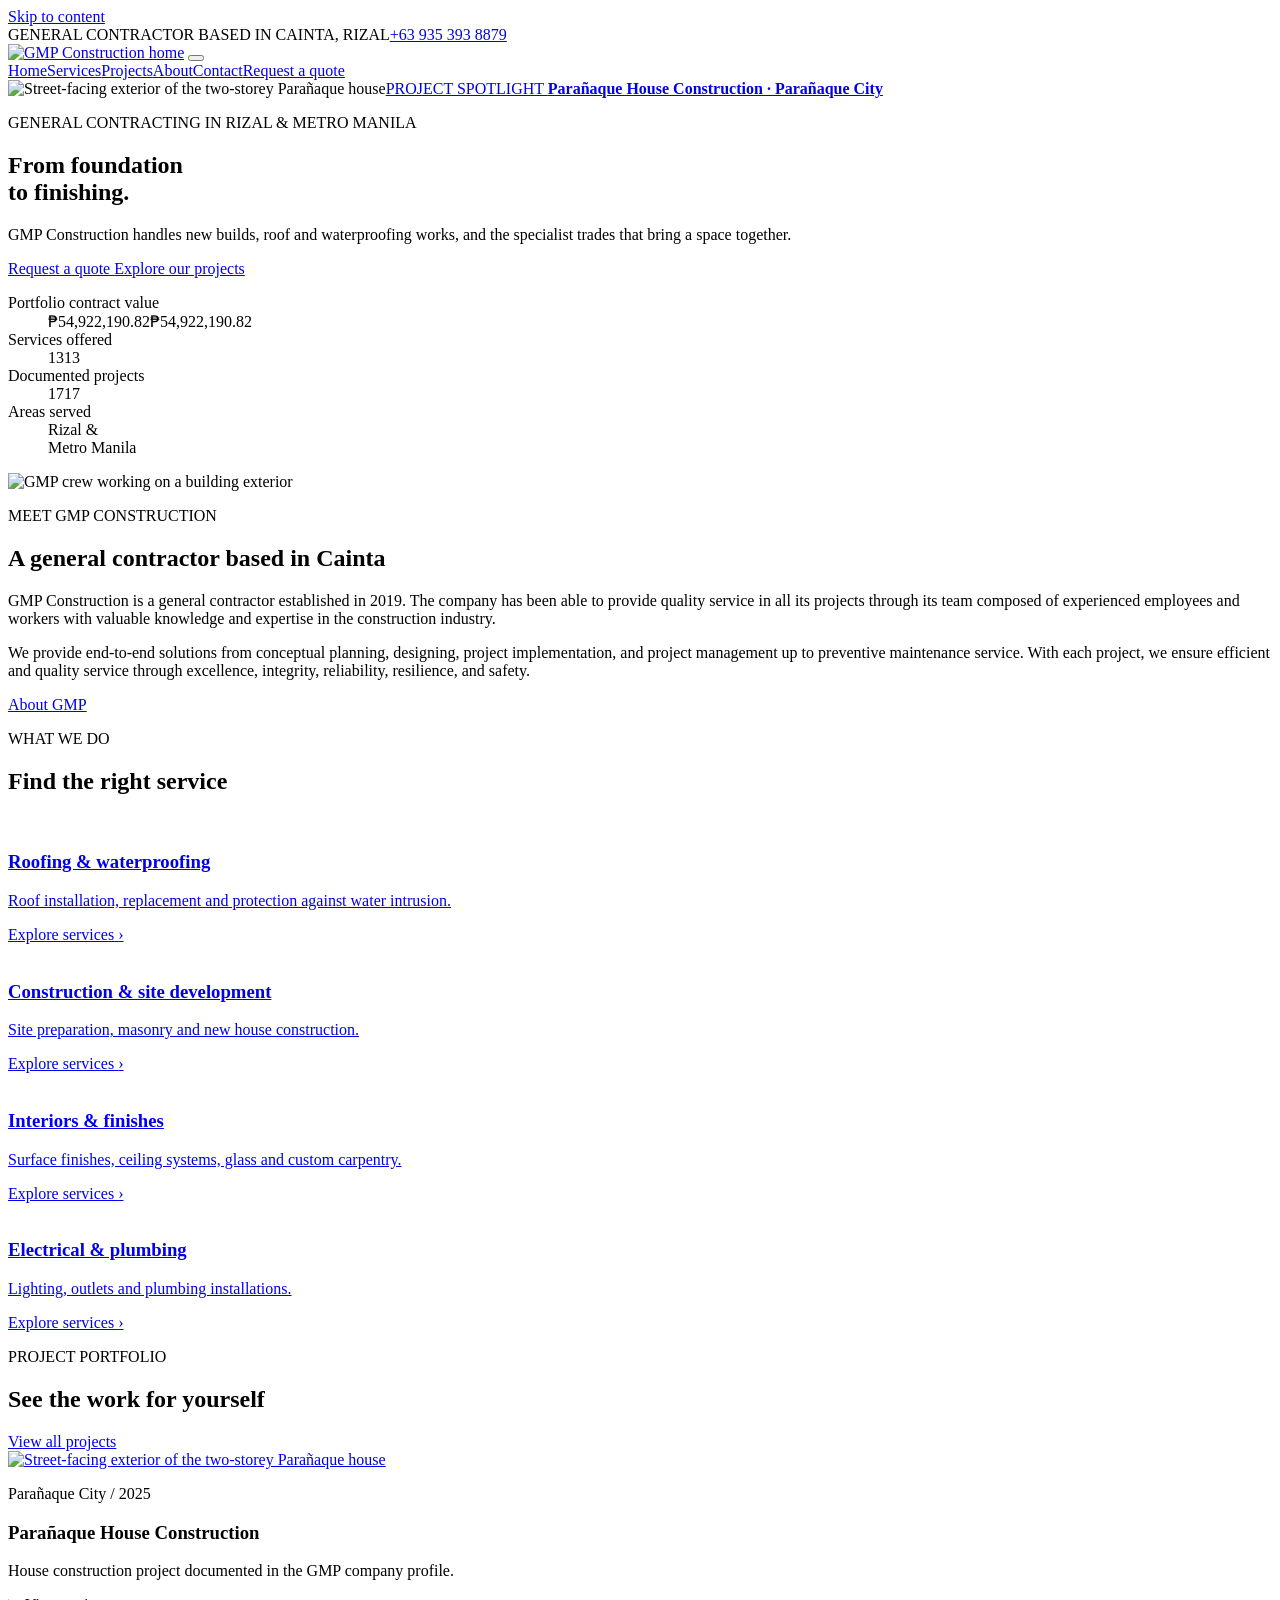
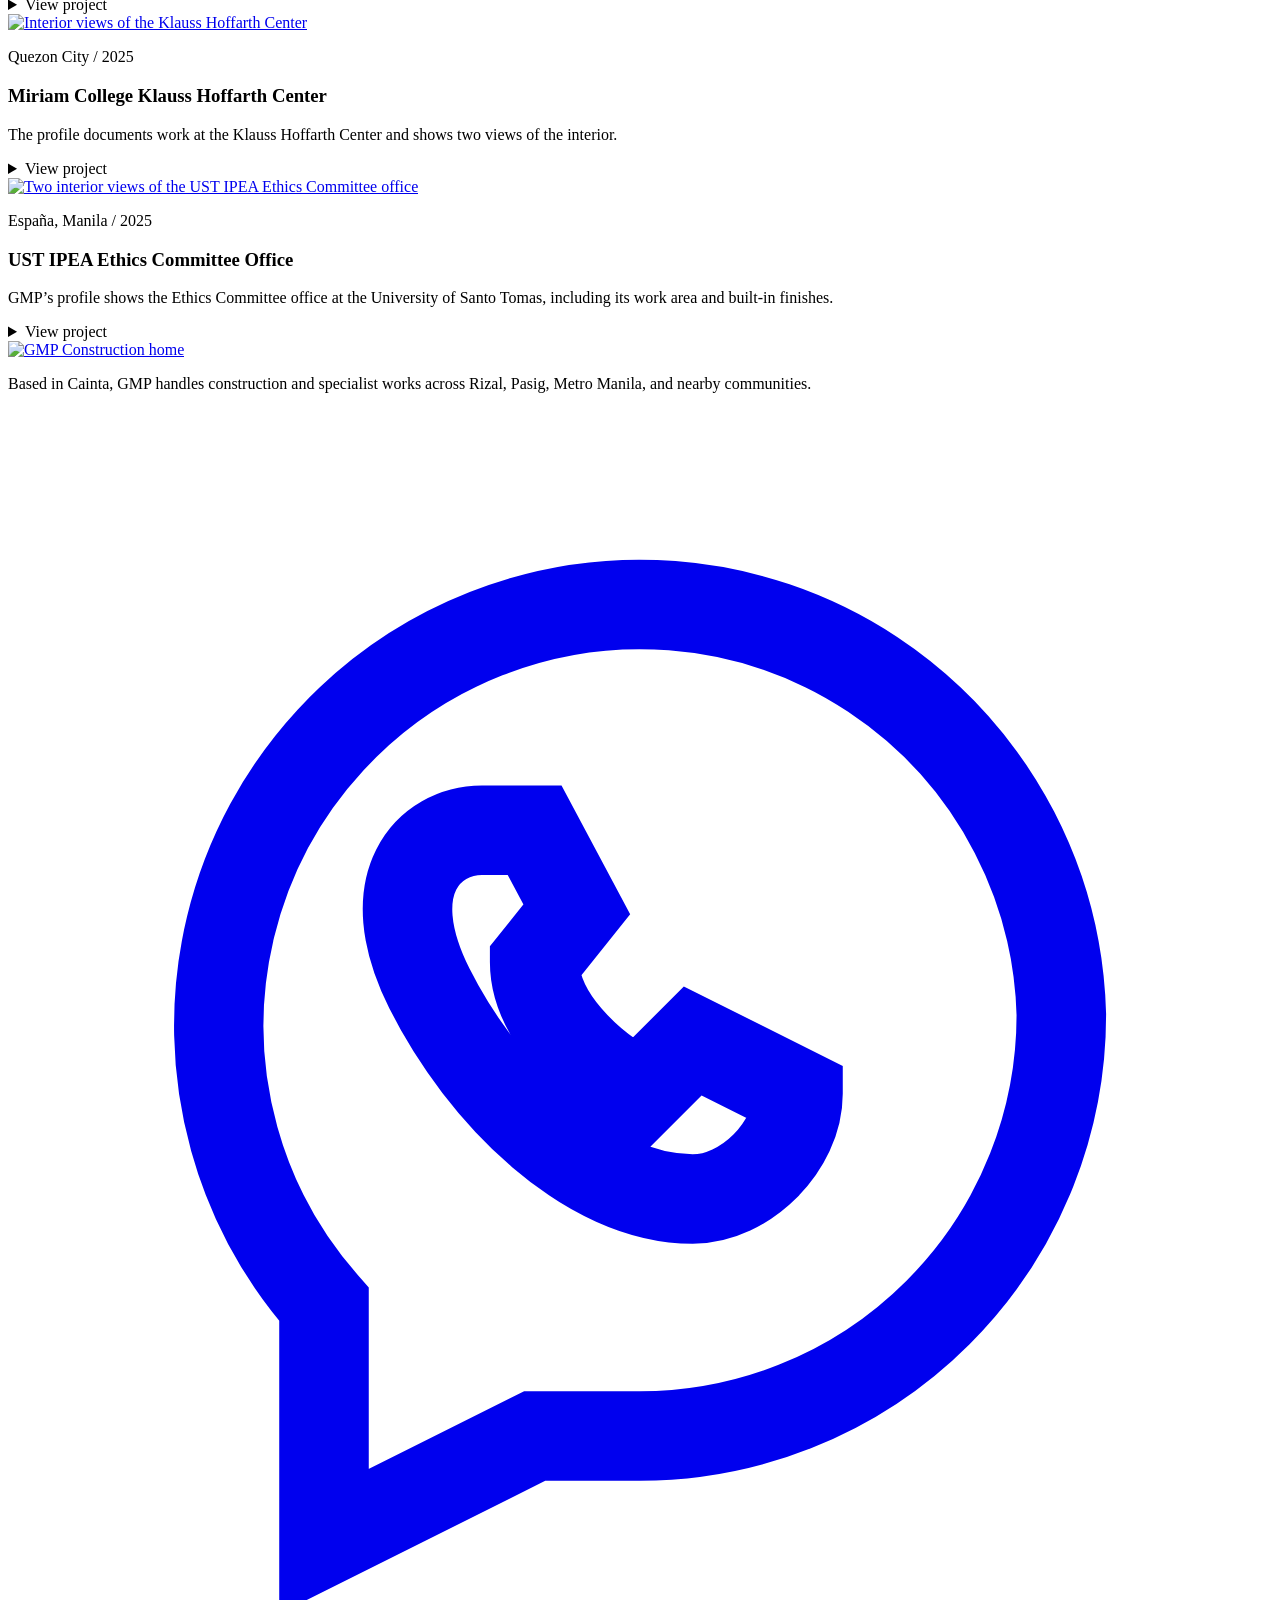
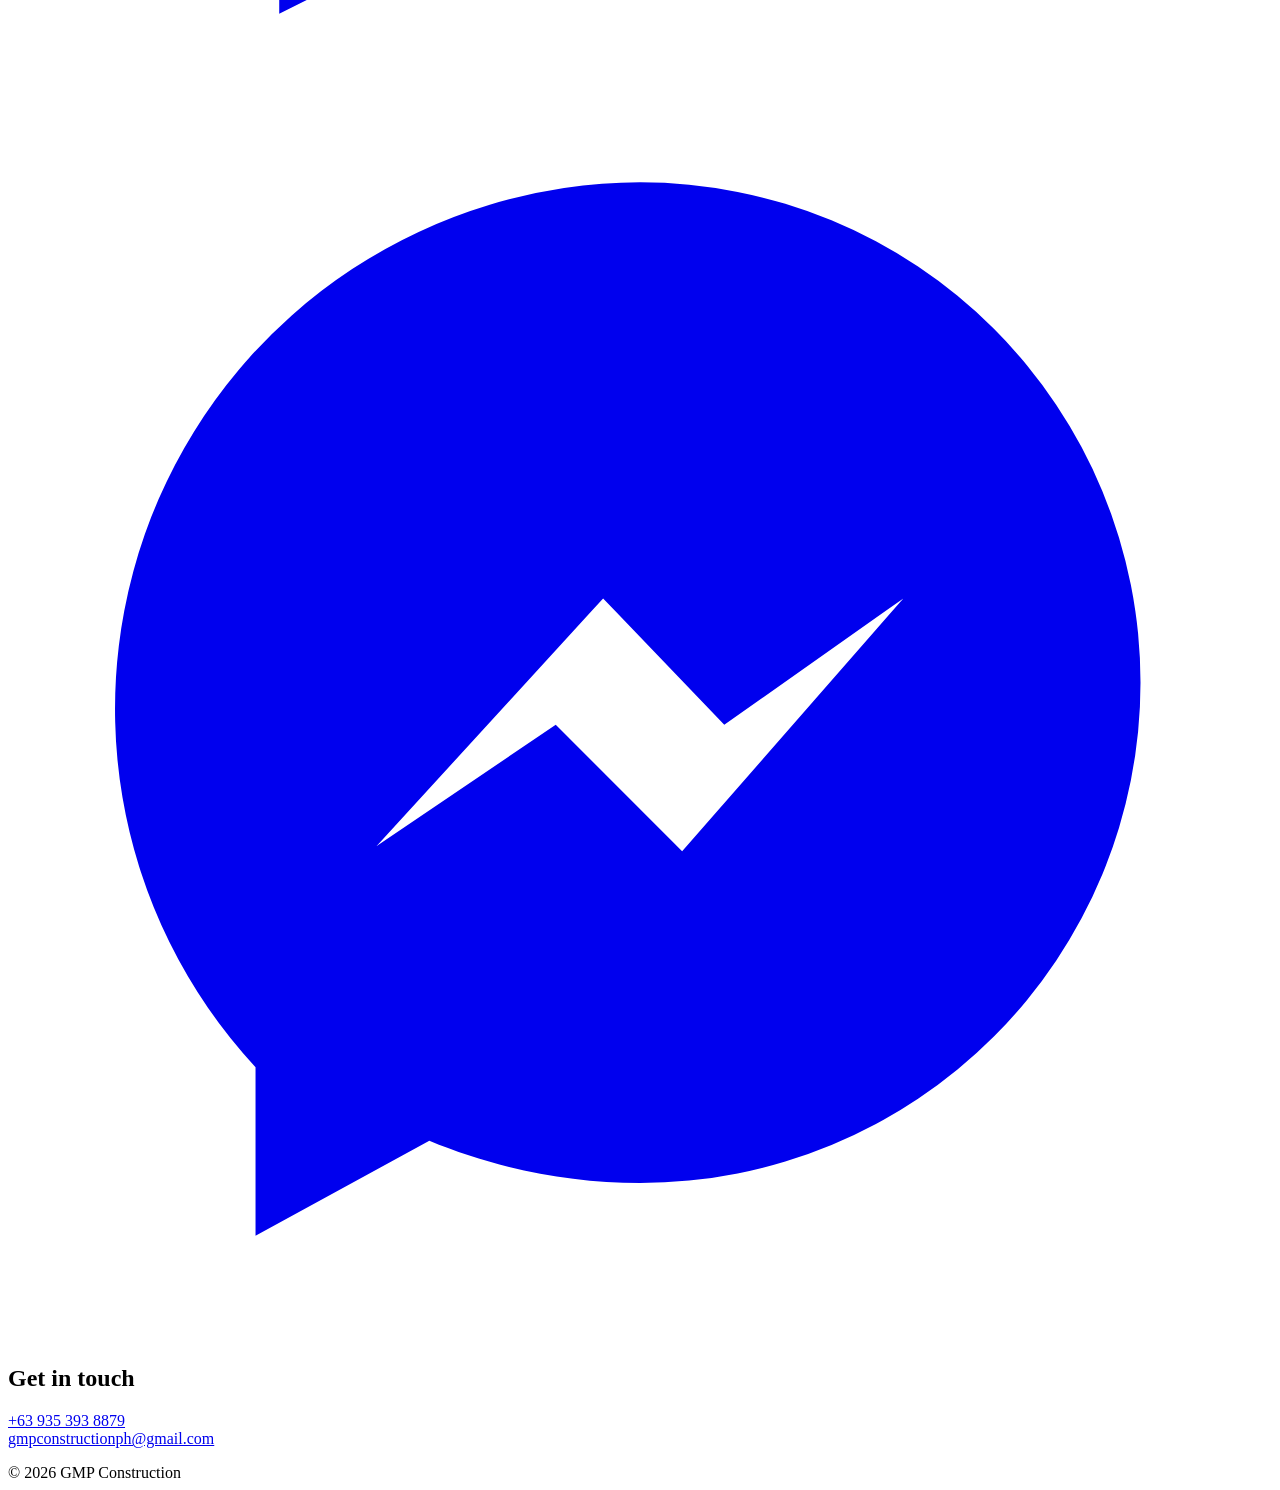
==== index.html @ 90706199 "Add files via upload" ====
<!doctype html>
<html lang="en-PH">
<head>
  <meta charset="utf-8">
  <meta name="viewport" content="width=device-width, initial-scale=1">
  <meta name="robots" content="index, follow">
  <title>GMP Construction | General Contractor in Cainta, Rizal</title>
  <meta name="description" content="GMP Construction provides house construction, roofing, waterproofing and specialist trades in Cainta, Rizal, Pasig and Metro Manila. Explore documented projects.">
  <link rel="canonical" href="https://gmpconstruction.site/">
  <meta property="og:type" content="website">
  <meta property="og:locale" content="en_PH">
  <meta property="og:site_name" content="GMP Construction">
  <meta property="og:title" content="GMP Construction | General Contractor in Cainta, Rizal">
  <meta property="og:description" content="GMP Construction provides house construction, roofing, waterproofing and specialist trades in Cainta, Rizal, Pasig and Metro Manila. Explore documented projects.">
  <meta property="og:url" content="https://gmpconstruction.site/">
  <meta property="og:image" content="https://gmpconstruction.site/assets/images/paranaque-house.webp">
  <meta property="og:image:alt" content="Exterior of GMP Construction's Parañaque house project">
  <meta name="twitter:card" content="summary_large_image">
  <link rel="icon" type="image/png" href="assets/images/gmp-logo-color.png">
  <link rel="stylesheet" href="assets/css/bootstrap-grid.min.css">
  <link rel="stylesheet" href="assets/css/site.css">
  <!-- ANALYTICS: Insert the approved GA4 or GTM head snippet here after launch approval. -->
  <script type="application/ld+json">{"@context": "https://schema.org", "@type": "GeneralContractor", "name": "GMP Construction", "url": "https://gmpconstruction.site", "image": "https://gmpconstruction.site/assets/images/paranaque-house.webp", "telephone": "+639353938879", "email": "gmpconstructionph@gmail.com", "foundingDate": "2019", "address": {"@type": "PostalAddress", "streetAddress": "Lot 4 Blk 16 Talavera Street, Vista Verde Executive Village", "addressLocality": "Cainta", "addressRegion": "Rizal", "addressCountry": "PH"}, "areaServed": ["Cainta", "Rizal", "Pasig", "Metro Manila"], "sameAs": ["https://www.facebook.com/gmpconstructionph"]}</script>
  <script src="assets/js/site.js" defer></script>
</head>
<body>
  <!-- GTM: Insert the approved noscript fallback here if using GTM. -->
  <a class="skip" href="#main">Skip to content</a>
  <div class="utility"><div class="shell"><span>GENERAL CONTRACTOR <i></i> BASED IN CAINTA, RIZAL</span><a href="tel:+639353938879">+63 935 393 8879</a></div></div>
  <header class="header"><div class="shell nav">
    <a href="index.html" class="logo"><img src="assets/images/gmp-logo-color.png" alt="GMP Construction home" fetchpriority="high" decoding="async"></a>
    <button class="menu-toggle" type="button" aria-expanded="false" aria-controls="mobile-nav" aria-label="Open menu"><span class="burger" aria-hidden="true"></span></button>
    <nav id="nav" aria-label="Main navigation"><a href="index.html" aria-current="page">Home</a><a href="services.html">Services</a><a href="projects.html">Projects</a><a href="about.html">About</a><a href="contact.html">Contact</a><a class="button " href="quote.html#quote">Request a quote <span class="button-arrow" aria-hidden="true"></span></a></nav>
  </div></header>
  <dialog class="mobile-drawer" id="mobile-nav" aria-label="Mobile navigation">
    <div class="drawer-head"><strong>GMP Construction</strong><button type="button" data-menu-close aria-label="Close menu">×</button></div>
    <nav aria-label="Mobile navigation"><a href="index.html" aria-current="page">Home</a><a href="services.html">Services</a><a href="projects.html">Projects</a><a href="about.html">About</a><a href="contact.html">Contact</a><a class="button " href="quote.html#quote">Request a quote <span class="button-arrow" aria-hidden="true"></span></a></nav>
  </dialog>
  <main id="main"><section class="hero" aria-label="Featured project slideshow">
  <div class="hero-slide" ><img src="assets/images/paranaque-house.webp" alt="Street-facing exterior of the two-storey Parañaque house" fetchpriority="high" decoding="async"><a href="projects.html#paranaque-house" class="hero-caption">PROJECT SPOTLIGHT <strong>Parañaque House Construction · Parañaque City</strong></a></div><div class="hero-slide" hidden><img src="assets/images/miriam-klauss-hoffarth.webp" alt="Interior views of the Klauss Hoffarth Center" loading="lazy" decoding="async"><a href="projects.html#miriam-klauss-hoffarth" class="hero-caption">PROJECT SPOTLIGHT <strong>Miriam College Klauss Hoffarth Center · Quezon City</strong></a></div><div class="hero-slide" hidden><img src="assets/images/ust-ipea-ethics-office.webp" alt="Two interior views of the UST IPEA Ethics Committee office" loading="lazy" decoding="async"><a href="projects.html#ust-ipea-ethics-office" class="hero-caption">PROJECT SPOTLIGHT <strong>UST IPEA Ethics Committee Office · España, Manila</strong></a></div><div class="hero-slide" hidden><img src="assets/images/miriam-mmj-covered-court-01.webp" alt="Workers and green metal roofing at the Miriam College covered court" loading="lazy" decoding="async"><a href="projects.html#miriam-mmj-covered-court" class="hero-caption">PROJECT SPOTLIGHT <strong>Miriam College MMJ Covered Court Re-roofing · Quezon City</strong></a></div>
  <div class="shell hero-inner"><p class="eyebrow">GENERAL CONTRACTING IN RIZAL &amp; METRO MANILA</p>
  <h1>From foundation<br>to finishing.</h1><p>GMP Construction handles new builds, roof and waterproofing works, and the specialist trades that bring a space together.</p>
  <div class="actions"><a class="button " href="quote.html#quote">Request a quote <span class="button-arrow" aria-hidden="true"></span></a><a class="button ghost" href="projects.html">Explore our projects <span class="button-arrow" aria-hidden="true"></span></a></div></div>
</section>
<section class="credibility" aria-label="GMP Construction in numbers">
  <div class="shell">
    <dl class="credibility-grid">
      <div><dt>Portfolio contract value</dt><dd class="stat-contract"><span class="stat-accessible">₱54,922,190.82</span><span aria-hidden="true" data-stat-count="54922190.82" data-stat-format="currency">₱54,922,190.82</span></dd></div>
      <div><dt>Services offered</dt><dd><span class="stat-accessible">13</span><span aria-hidden="true" data-stat-count="13" data-stat-format="integer">13</span></dd></div>
      <div><dt>Documented projects</dt><dd><span class="stat-accessible">17</span><span aria-hidden="true" data-stat-count="17" data-stat-format="integer">17</span></dd></div>
      <div><dt>Areas served</dt><dd class="stat-area">Rizal &amp;<br>Metro Manila</dd></div>
    </dl>
  </div>
</section>
<section class="shell section about-layout home-intro" data-reveal><img src="assets/images/team.webp" alt="GMP crew working on a building exterior" loading="lazy" decoding="async"><div><p class="eyebrow">MEET GMP CONSTRUCTION</p><h2>A general contractor based in Cainta</h2><p>GMP Construction is a general contractor established in 2019. The company has been able to provide quality service in all its projects through its team composed of experienced employees and workers with valuable knowledge and expertise in the construction industry.</p>
<p>We provide end-to-end solutions from conceptual planning, designing, project implementation, and project management up to preventive maintenance service. With each project, we ensure efficient and quality service through excellence, integrity, reliability, resilience, and safety.</p><a class="button outline" href="about.html">About GMP <span class="button-arrow" aria-hidden="true"></span></a></div></section>
<section class="section shell"><p class="eyebrow">WHAT WE DO</p><h2>Find the right service</h2><div class="group-grid row row-cols-1 row-cols-sm-2 row-cols-xl-4 g-4"><div class="col d-flex"><a href="services.html#roofing" class="group-tile"><img src="assets/images/miriam-mmj-covered-court-01.webp" alt="" loading="lazy" decoding="async"><div><h3>Roofing &amp; waterproofing</h3><p>Roof installation, replacement and protection against water intrusion.</p><span class="service-link">Explore services <span aria-hidden="true">›</span></span></div></a></div><div class="col d-flex"><a href="services.html#construction" class="group-tile"><img src="assets/images/paranaque-house.webp" alt="" loading="lazy" decoding="async"><div><h3>Construction &amp; site development</h3><p>Site preparation, masonry and new house construction.</p><span class="service-link">Explore services <span aria-hidden="true">›</span></span></div></a></div><div class="col d-flex"><a href="services.html#finishes" class="group-tile"><img src="assets/images/condo-renovation-ortigas-01.webp" alt="" loading="lazy" decoding="async"><div><h3>Interiors &amp; finishes</h3><p>Surface finishes, ceiling systems, glass and custom carpentry.</p><span class="service-link">Explore services <span aria-hidden="true">›</span></span></div></a></div><div class="col d-flex"><a href="services.html#utilities" class="group-tile"><img src="assets/images/electrical-work.webp" alt="" loading="lazy" decoding="async"><div><h3>Electrical &amp; plumbing</h3><p>Lighting, outlets and plumbing installations.</p><span class="service-link">Explore services <span aria-hidden="true">›</span></span></div></a></div></div></section>
<section class="section tinted"><div class="shell"><p class="eyebrow">PROJECT PORTFOLIO</p><div class="section-head"><h2>See the work for yourself</h2><a class="button outline" href="projects.html">View all projects <span class="button-arrow" aria-hidden="true"></span></a></div>
<div class="project-grid row row-cols-1 row-cols-sm-2 row-cols-lg-3 g-4"><div class="project-column col d-flex" data-category="residential"><article class="project">
      <a class="project-cover" href="#paranaque-house" aria-label="View project: Parañaque House Construction"><img src="assets/images/paranaque-house.webp" alt="Street-facing exterior of the two-storey Parañaque house" loading="lazy" decoding="async"></a>
      <div class="project-content"><p class="eyebrow">Parañaque City <span> / </span> 2025</p>
      <h3>Parañaque House Construction</h3><p>House construction project documented in the GMP company profile.</p>
      <details class="project-evidence" id="paranaque-house"><summary>View project</summary><figure><img src="assets/images/paranaque-house.webp" alt="Street-facing exterior of the two-storey Parañaque house" loading="lazy" decoding="async"><figcaption>Street-facing exterior of the two-storey Parañaque house</figcaption></figure>
      <a class="button " href="quote.html?service=House%20construction&amp;project=Para%C3%B1aque%20House%20Construction#quote">I want to avail this service <span class="button-arrow" aria-hidden="true"></span></a></details></div>
    </article></div><div class="project-column col d-flex" data-category="institutional"><article class="project">
      <a class="project-cover" href="#miriam-klauss-hoffarth" aria-label="View project: Miriam College Klauss Hoffarth Center"><img src="assets/images/miriam-klauss-hoffarth.webp" alt="Interior views of the Klauss Hoffarth Center" loading="lazy" decoding="async"></a>
      <div class="project-content"><p class="eyebrow">Quezon City <span> / </span> 2025</p>
      <h3>Miriam College Klauss Hoffarth Center</h3><p>The profile documents work at the Klauss Hoffarth Center and shows two views of the interior.</p>
      <details class="project-evidence" id="miriam-klauss-hoffarth"><summary>View project</summary><figure><img src="assets/images/miriam-klauss-hoffarth.webp" alt="Interior views of the Klauss Hoffarth Center" loading="lazy" decoding="async"><figcaption>Interior views of the Klauss Hoffarth Center</figcaption></figure><figure><img src="assets/images/miriam-klauss-hoffarth-view-1.webp" alt="Interior with ceiling and lighting finishes" loading="lazy" decoding="async"><figcaption>Interior with ceiling and lighting finishes</figcaption></figure><figure><img src="assets/images/miriam-klauss-hoffarth-view-2.webp" alt="Interior showing work in progress" loading="lazy" decoding="async"><figcaption>Interior showing work in progress</figcaption></figure>
      <a class="button " href="quote.html?service=Other%20/%20multiple%20services&amp;project=Miriam%20College%20Klauss%20Hoffarth%20Center#quote">I want to avail this service <span class="button-arrow" aria-hidden="true"></span></a></details></div>
    </article></div><div class="project-column col d-flex" data-category="institutional"><article class="project">
      <a class="project-cover" href="#ust-ipea-ethics-office" aria-label="View project: UST IPEA Ethics Committee Office"><img src="assets/images/ust-ipea-ethics-office.webp" alt="Two interior views of the UST IPEA Ethics Committee office" loading="lazy" decoding="async"></a>
      <div class="project-content"><p class="eyebrow">España, Manila <span> / </span> 2025</p>
      <h3>UST IPEA Ethics Committee Office</h3><p>GMP’s profile shows the Ethics Committee office at the University of Santo Tomas, including its work area and built-in finishes.</p>
      <details class="project-evidence" id="ust-ipea-ethics-office"><summary>View project</summary><figure><img src="assets/images/ust-ipea-ethics-office.webp" alt="Two interior views of the UST IPEA Ethics Committee office" loading="lazy" decoding="async"><figcaption>Two interior views of the UST IPEA Ethics Committee office</figcaption></figure><figure><img src="assets/images/ust-ipea-ethics-office-view-1.webp" alt="Office interior with a work table" loading="lazy" decoding="async"><figcaption>Office interior with a work table</figcaption></figure><figure><img src="assets/images/ust-ipea-ethics-office-view-2.webp" alt="Office interior and tiled floor" loading="lazy" decoding="async"><figcaption>Office interior and tiled floor</figcaption></figure>
      <a class="button " href="quote.html?service=Other%20/%20multiple%20services&amp;project=UST%20IPEA%20Ethics%20Committee%20Office#quote">I want to avail this service <span class="button-arrow" aria-hidden="true"></span></a></details></div>
    </article></div></div></div></section></main>
  <footer>
    <div class="shell footer-grid">
      <div><a class="logo" href="index.html"><img src="assets/images/gmp-logo-white.png" alt="GMP Construction home" loading="lazy" decoding="async"></a><p>Based in Cainta, GMP handles construction and specialist works across Rizal, Pasig, Metro Manila, and nearby communities.</p><div class="social-links">
      <a href="viber://chat?number=%2B639353938879" aria-label="Chat with GMP on Viber" title="Viber"><svg viewBox="0 0 24 24" aria-hidden="true" fill="none" stroke="currentColor" stroke-width="1.7"><path d="M20 11.5a8 8 0 0 1-8 8h-2l-4 2v-4.5a8 8 0 1 1 14-5.5Z"/><path d="M9 8c-1 0-2 1-1 3 1 2 3 4 5 4 1 0 2-1 2-2l-2-1-1 1c-1-.5-2-1.5-2-2.5l.8-1L10 8Z"/></svg></a>
      <a href="https://m.me/gmpconstructionph" aria-label="Chat with GMP on Messenger" title="Messenger"><svg viewBox="0 0 24 24" aria-hidden="true" fill="currentColor"><path d="M12 2a10 10 0 0 0-7.3 16.8V22l3.3-1.8c1.2.5 2.6.8 4 .8a9.5 9.5 0 1 0 0-19Zm-5 12.6 4.3-4.7 2.3 2.4 3.4-2.4-4.2 4.8-2.4-2.4Z"/></svg></a></div></div>
      <div><h2>Get in touch</h2><p><a href="tel:+639353938879">+63 935 393 8879</a><br><a href="mailto:gmpconstructionph@gmail.com">gmpconstructionph@gmail.com</a></p></div>
    </div>
    <div class="shell footer-bottom"><span>© 2026 GMP Construction</span></div>
  </footer>
  <!-- Shared native dialog. Project content is copied from the accessible HTML disclosure. -->
  <dialog class="project-dialog" aria-labelledby="project-dialog-title">
    <div class="dialog-head"><h2 id="project-dialog-title"></h2><button type="button" data-close aria-label="Close project">×</button></div>
    <div class="dialog-body">
      <p class="dialog-description"></p>
      <div class="photo-stage"><div class="photo-window" tabindex="0" aria-label="Project photo. Scroll to pan when zoomed."><img alt=""></div>
        <div class="photo-tools"><button type="button" data-photo-prev aria-label="Previous photo">‹</button><span data-photo-count aria-live="polite"></span><button type="button" data-photo-next aria-label="Next photo">›</button><button type="button" data-zoom aria-label="Magnify photo" aria-pressed="false"><svg viewBox="0 0 24 24" width="19" height="19" aria-hidden="true" fill="none" stroke="currentColor" stroke-width="2"><circle cx="10" cy="10" r="6"/><path d="m15 15 6 6M7 10h6m-3-3v6"/></svg><span>Zoom in</span></button></div></div>
      <p class="photo-caption"></p>
      <a class="button dialog-quote" href="quote.html#quote">I want to avail this service</a>
    </div>
  </dialog>
  <!-- MESSENGER: Add the approved messaging widget or link here. The footer uses a direct Messenger link. -->
</body>
</html>
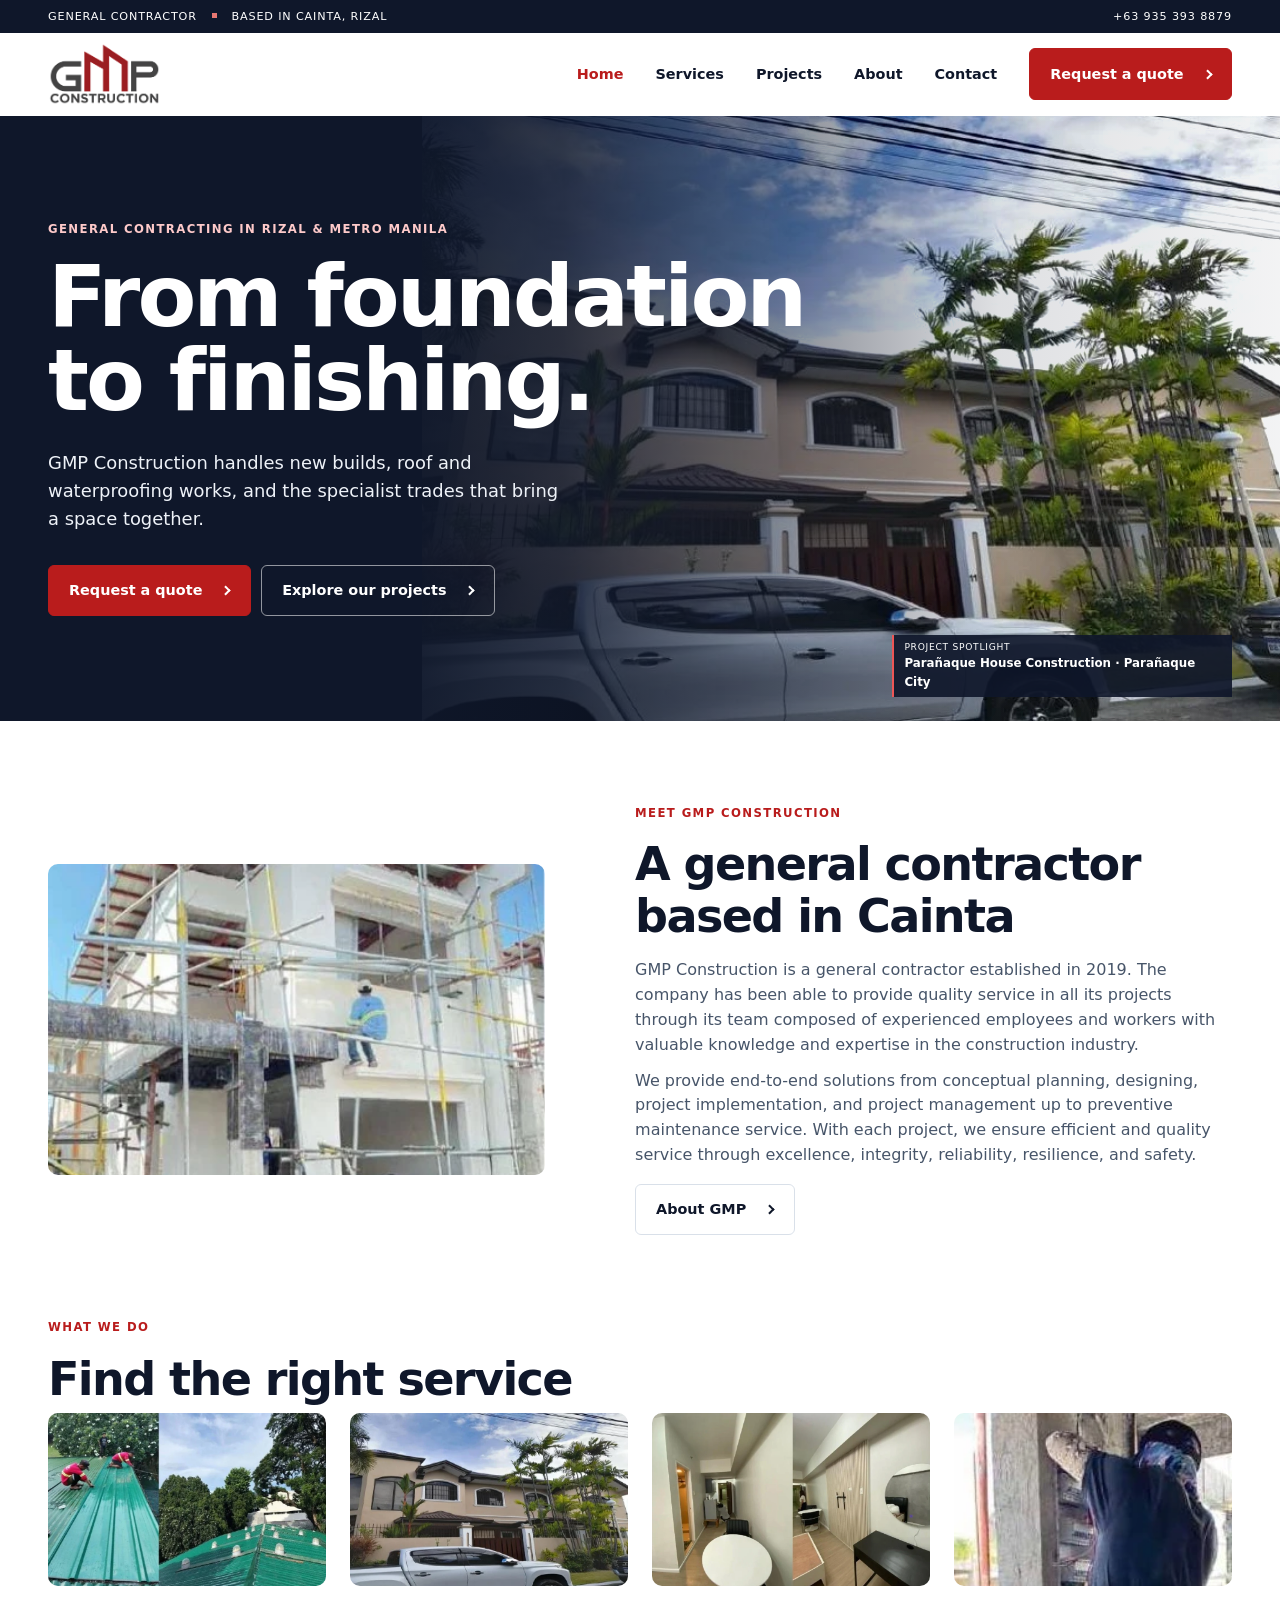
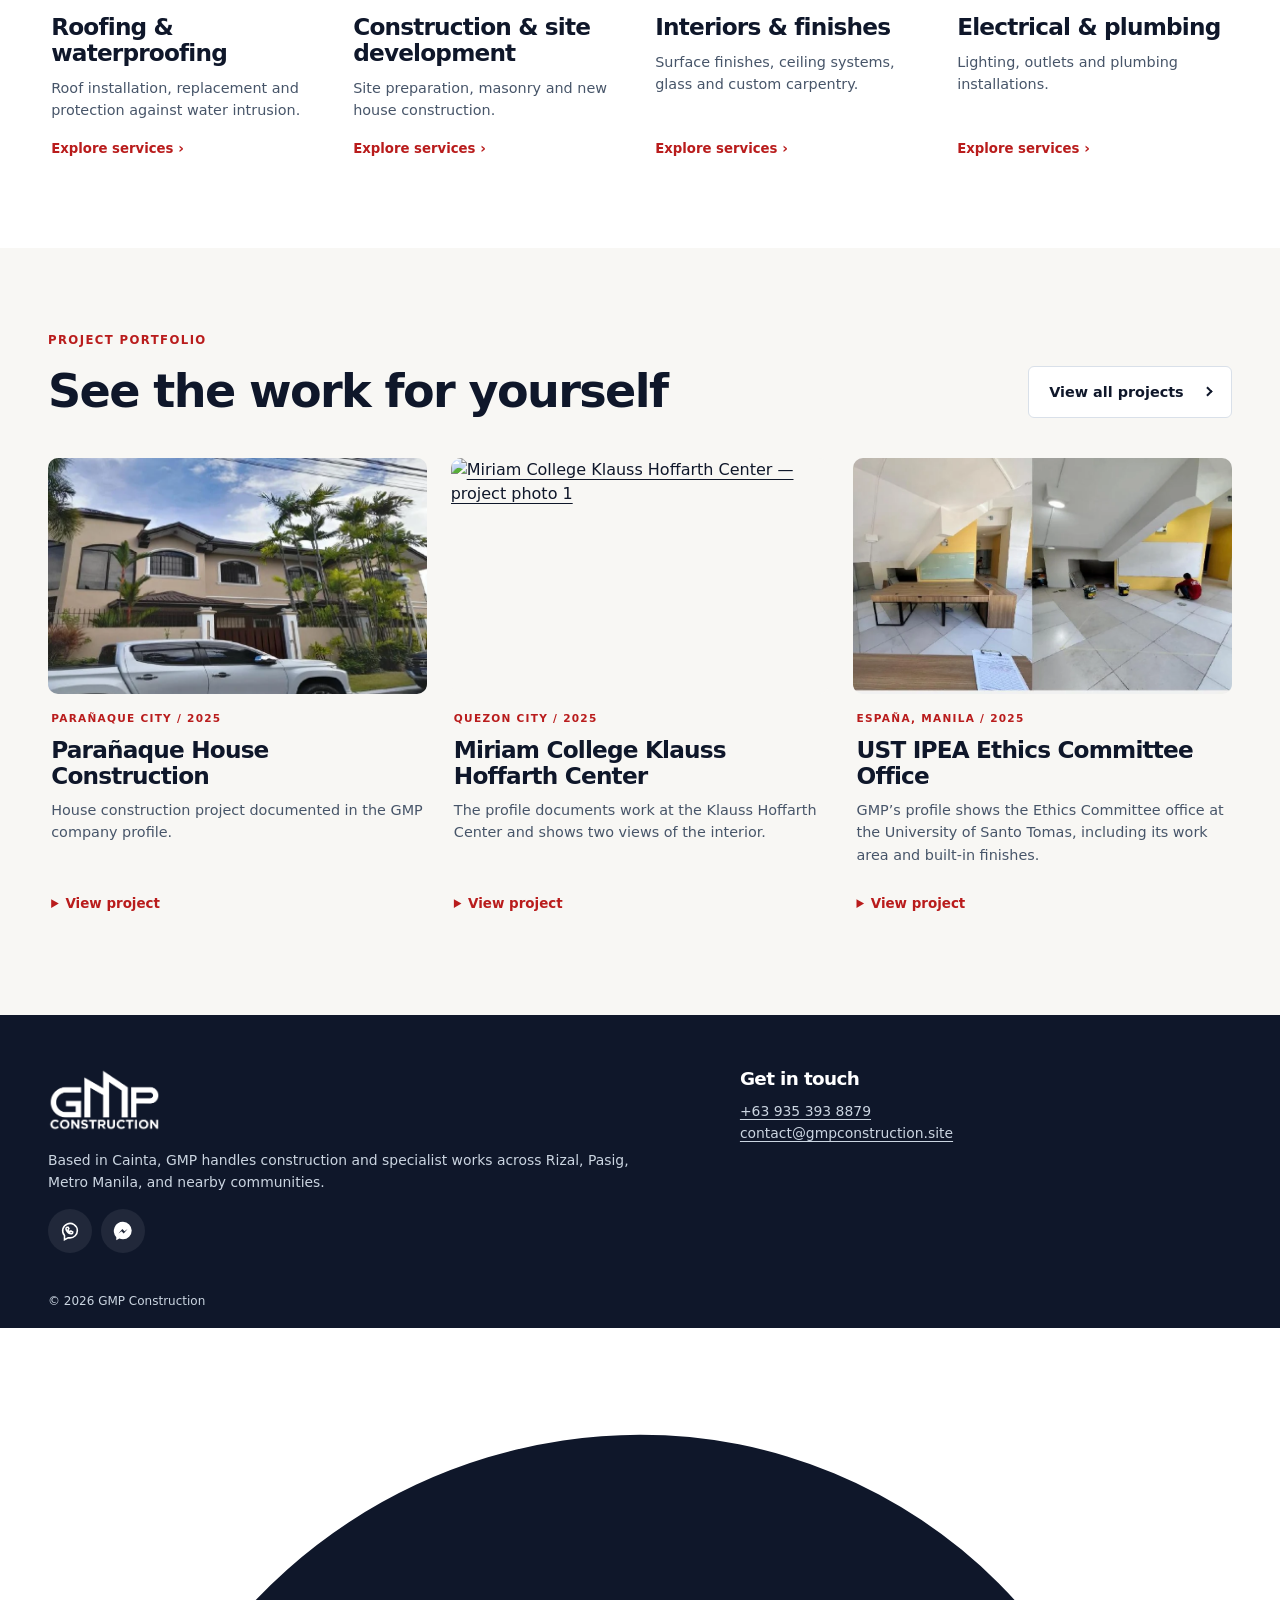
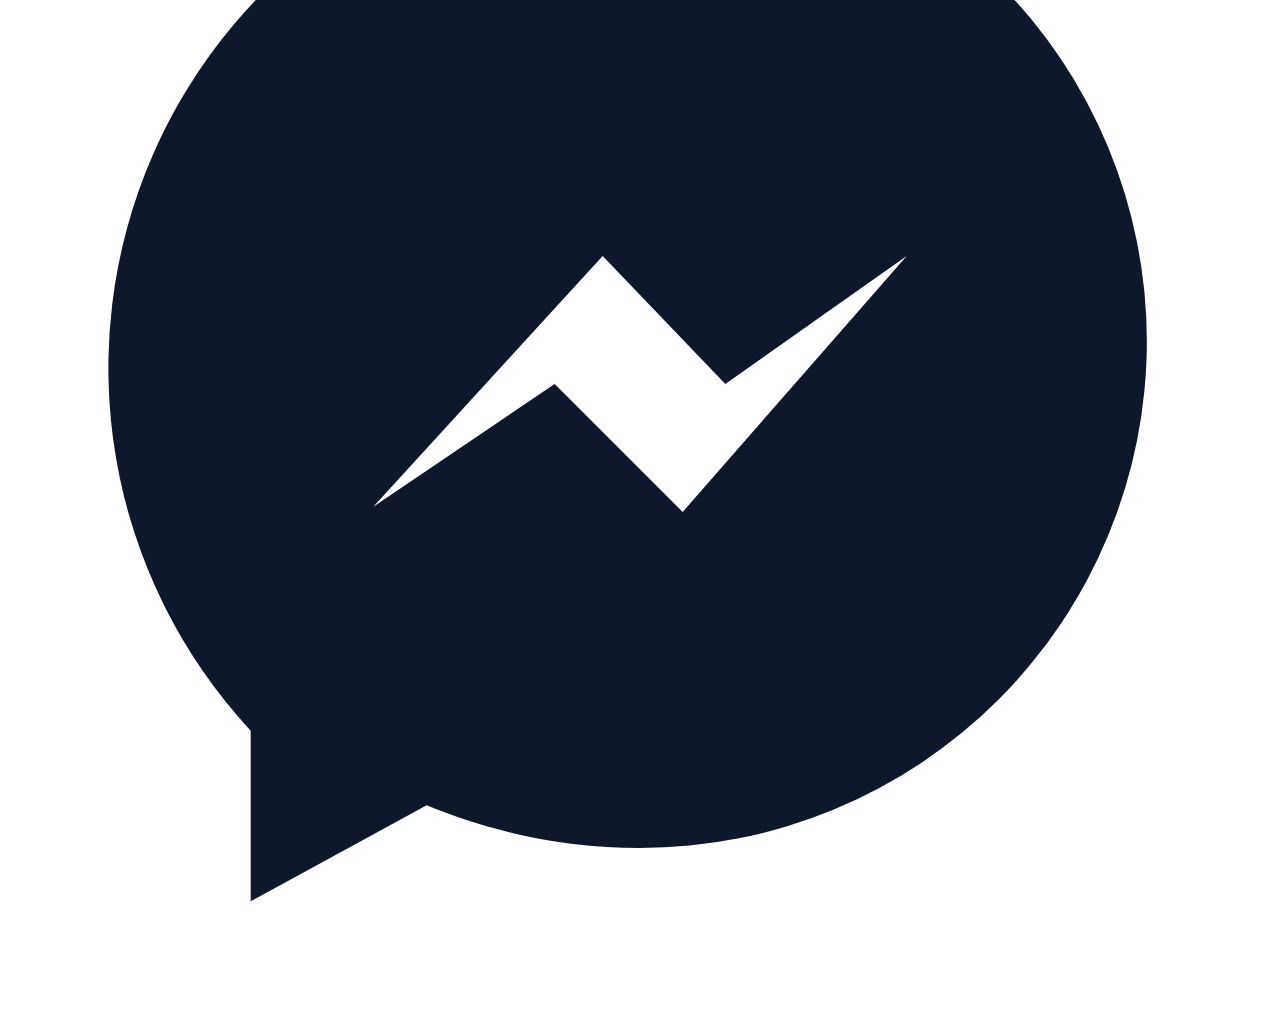
==== commit 43395554: "Add files via upload" ====
--- a/index.html
+++ b/index.html
@@ -20,8 +20,9 @@
   <link rel="stylesheet" href="assets/css/bootstrap-grid.min.css">
   <link rel="stylesheet" href="assets/css/site.css">
   <!-- ANALYTICS: Insert the approved GA4 or GTM head snippet here after launch approval. -->
-  <script type="application/ld+json">{"@context": "https://schema.org", "@type": "GeneralContractor", "name": "GMP Construction", "url": "https://gmpconstruction.site", "image": "https://gmpconstruction.site/assets/images/paranaque-house.webp", "telephone": "+639353938879", "email": "gmpconstructionph@gmail.com", "foundingDate": "2019", "address": {"@type": "PostalAddress", "streetAddress": "Lot 4 Blk 16 Talavera Street, Vista Verde Executive Village", "addressLocality": "Cainta", "addressRegion": "Rizal", "addressCountry": "PH"}, "areaServed": ["Cainta", "Rizal", "Pasig", "Metro Manila"], "sameAs": ["https://www.facebook.com/gmpconstructionph"]}</script>
+  <script type="application/ld+json">{"@context": "https://schema.org", "@type": "GeneralContractor", "name": "GMP Construction", "url": "https://gmpconstruction.site", "image": "https://gmpconstruction.site/assets/images/paranaque-house.webp", "telephone": "+639353938879", "email": "contact@gmpconstruction.site", "foundingDate": "2019", "address": {"@type": "PostalAddress", "streetAddress": "Lot 4 Blk 16 Talavera Street, Vista Verde Executive Village", "addressLocality": "Cainta", "addressRegion": "Rizal", "addressCountry": "PH"}, "areaServed": ["Cainta", "Rizal", "Pasig", "Metro Manila"], "sameAs": ["https://www.facebook.com/gmpconstructionph"]}</script>
   <script src="assets/js/site.js" defer></script>
+  
 </head>
 <body>
   <!-- GTM: Insert the approved noscript fallback here if using GTM. -->
@@ -37,20 +38,10 @@
     <nav aria-label="Mobile navigation"><a href="index.html" aria-current="page">Home</a><a href="services.html">Services</a><a href="projects.html">Projects</a><a href="about.html">About</a><a href="contact.html">Contact</a><a class="button " href="quote.html#quote">Request a quote <span class="button-arrow" aria-hidden="true"></span></a></nav>
   </dialog>
   <main id="main"><section class="hero" aria-label="Featured project slideshow">
-  <div class="hero-slide" ><img src="assets/images/paranaque-house.webp" alt="Street-facing exterior of the two-storey Parañaque house" fetchpriority="high" decoding="async"><a href="projects.html#paranaque-house" class="hero-caption">PROJECT SPOTLIGHT <strong>Parañaque House Construction · Parañaque City</strong></a></div><div class="hero-slide" hidden><img src="assets/images/miriam-klauss-hoffarth.webp" alt="Interior views of the Klauss Hoffarth Center" loading="lazy" decoding="async"><a href="projects.html#miriam-klauss-hoffarth" class="hero-caption">PROJECT SPOTLIGHT <strong>Miriam College Klauss Hoffarth Center · Quezon City</strong></a></div><div class="hero-slide" hidden><img src="assets/images/ust-ipea-ethics-office.webp" alt="Two interior views of the UST IPEA Ethics Committee office" loading="lazy" decoding="async"><a href="projects.html#ust-ipea-ethics-office" class="hero-caption">PROJECT SPOTLIGHT <strong>UST IPEA Ethics Committee Office · España, Manila</strong></a></div><div class="hero-slide" hidden><img src="assets/images/miriam-mmj-covered-court-01.webp" alt="Workers and green metal roofing at the Miriam College covered court" loading="lazy" decoding="async"><a href="projects.html#miriam-mmj-covered-court" class="hero-caption">PROJECT SPOTLIGHT <strong>Miriam College MMJ Covered Court Re-roofing · Quezon City</strong></a></div>
+  <div class="hero-slide" ><img src="assets/images/paranaque-house.webp" alt="Street-facing exterior of the two-storey Parañaque house" fetchpriority="high" decoding="async"><a href="projects.html#paranaque-house" class="hero-caption">PROJECT SPOTLIGHT <strong>Parañaque House Construction · Parañaque City</strong></a></div><div class="hero-slide" hidden><img src="assets/images/miriam-klauss-hoffarth-uploaded-01.webp" alt="Miriam College Klauss Hoffarth Center — project photo 1" loading="lazy" decoding="async"><a href="projects.html#miriam-klauss-hoffarth" class="hero-caption">PROJECT SPOTLIGHT <strong>Miriam College Klauss Hoffarth Center · Quezon City</strong></a></div><div class="hero-slide" hidden><img src="assets/images/ust-ipea-ethics-office.webp" alt="Two interior views of the UST IPEA Ethics Committee office" loading="lazy" decoding="async"><a href="projects.html#ust-ipea-ethics-office" class="hero-caption">PROJECT SPOTLIGHT <strong>UST IPEA Ethics Committee Office · España, Manila</strong></a></div><div class="hero-slide" hidden><img src="assets/images/miriam-mmj-covered-court-uploaded-01.webp" alt="Miriam College MMJ Covered Court Re-roofing — project photo 1" loading="lazy" decoding="async"><a href="projects.html#miriam-mmj-covered-court" class="hero-caption">PROJECT SPOTLIGHT <strong>Miriam College MMJ Covered Court Re-roofing · Quezon City</strong></a></div>
   <div class="shell hero-inner"><p class="eyebrow">GENERAL CONTRACTING IN RIZAL &amp; METRO MANILA</p>
   <h1>From foundation<br>to finishing.</h1><p>GMP Construction handles new builds, roof and waterproofing works, and the specialist trades that bring a space together.</p>
   <div class="actions"><a class="button " href="quote.html#quote">Request a quote <span class="button-arrow" aria-hidden="true"></span></a><a class="button ghost" href="projects.html">Explore our projects <span class="button-arrow" aria-hidden="true"></span></a></div></div>
-</section>
-<section class="credibility" aria-label="GMP Construction in numbers">
-  <div class="shell">
-    <dl class="credibility-grid">
-      <div><dt>Portfolio contract value</dt><dd class="stat-contract"><span class="stat-accessible">₱54,922,190.82</span><span aria-hidden="true" data-stat-count="54922190.82" data-stat-format="currency">₱54,922,190.82</span></dd></div>
-      <div><dt>Services offered</dt><dd><span class="stat-accessible">13</span><span aria-hidden="true" data-stat-count="13" data-stat-format="integer">13</span></dd></div>
-      <div><dt>Documented projects</dt><dd><span class="stat-accessible">17</span><span aria-hidden="true" data-stat-count="17" data-stat-format="integer">17</span></dd></div>
-      <div><dt>Areas served</dt><dd class="stat-area">Rizal &amp;<br>Metro Manila</dd></div>
-    </dl>
-  </div>
 </section>
 <section class="shell section about-layout home-intro" data-reveal><img src="assets/images/team.webp" alt="GMP crew working on a building exterior" loading="lazy" decoding="async"><div><p class="eyebrow">MEET GMP CONSTRUCTION</p><h2>A general contractor based in Cainta</h2><p>GMP Construction is a general contractor established in 2019. The company has been able to provide quality service in all its projects through its team composed of experienced employees and workers with valuable knowledge and expertise in the construction industry.</p>
 <p>We provide end-to-end solutions from conceptual planning, designing, project implementation, and project management up to preventive maintenance service. With each project, we ensure efficient and quality service through excellence, integrity, reliability, resilience, and safety.</p><a class="button outline" href="about.html">About GMP <span class="button-arrow" aria-hidden="true"></span></a></div></section>
@@ -63,10 +54,10 @@
       <details class="project-evidence" id="paranaque-house"><summary>View project</summary><figure><img src="assets/images/paranaque-house.webp" alt="Street-facing exterior of the two-storey Parañaque house" loading="lazy" decoding="async"><figcaption>Street-facing exterior of the two-storey Parañaque house</figcaption></figure>
       <a class="button " href="quote.html?service=House%20construction&amp;project=Para%C3%B1aque%20House%20Construction#quote">I want to avail this service <span class="button-arrow" aria-hidden="true"></span></a></details></div>
     </article></div><div class="project-column col d-flex" data-category="institutional"><article class="project">
-      <a class="project-cover" href="#miriam-klauss-hoffarth" aria-label="View project: Miriam College Klauss Hoffarth Center"><img src="assets/images/miriam-klauss-hoffarth.webp" alt="Interior views of the Klauss Hoffarth Center" loading="lazy" decoding="async"></a>
+      <a class="project-cover" href="#miriam-klauss-hoffarth" aria-label="View project: Miriam College Klauss Hoffarth Center"><img src="assets/images/miriam-klauss-hoffarth-uploaded-01.webp" alt="Miriam College Klauss Hoffarth Center — project photo 1" loading="lazy" decoding="async"></a>
       <div class="project-content"><p class="eyebrow">Quezon City <span> / </span> 2025</p>
       <h3>Miriam College Klauss Hoffarth Center</h3><p>The profile documents work at the Klauss Hoffarth Center and shows two views of the interior.</p>
-      <details class="project-evidence" id="miriam-klauss-hoffarth"><summary>View project</summary><figure><img src="assets/images/miriam-klauss-hoffarth.webp" alt="Interior views of the Klauss Hoffarth Center" loading="lazy" decoding="async"><figcaption>Interior views of the Klauss Hoffarth Center</figcaption></figure><figure><img src="assets/images/miriam-klauss-hoffarth-view-1.webp" alt="Interior with ceiling and lighting finishes" loading="lazy" decoding="async"><figcaption>Interior with ceiling and lighting finishes</figcaption></figure><figure><img src="assets/images/miriam-klauss-hoffarth-view-2.webp" alt="Interior showing work in progress" loading="lazy" decoding="async"><figcaption>Interior showing work in progress</figcaption></figure>
+      <details class="project-evidence" id="miriam-klauss-hoffarth"><summary>View project</summary><figure><img src="assets/images/miriam-klauss-hoffarth-uploaded-01.webp" alt="Miriam College Klauss Hoffarth Center — project photo 1" loading="lazy" decoding="async"><figcaption>Miriam College Klauss Hoffarth Center — project photo 1</figcaption></figure><figure><img src="assets/images/miriam-klauss-hoffarth-uploaded-02.webp" alt="Miriam College Klauss Hoffarth Center — project photo 2" loading="lazy" decoding="async"><figcaption>Miriam College Klauss Hoffarth Center — project photo 2</figcaption></figure><figure><img src="assets/images/miriam-klauss-hoffarth-uploaded-03.webp" alt="Miriam College Klauss Hoffarth Center — project photo 3" loading="lazy" decoding="async"><figcaption>Miriam College Klauss Hoffarth Center — project photo 3</figcaption></figure><figure><img src="assets/images/miriam-klauss-hoffarth-uploaded-04.webp" alt="Miriam College Klauss Hoffarth Center — project photo 4" loading="lazy" decoding="async"><figcaption>Miriam College Klauss Hoffarth Center — project photo 4</figcaption></figure><figure><img src="assets/images/miriam-klauss-hoffarth-uploaded-05.webp" alt="Miriam College Klauss Hoffarth Center — project photo 5" loading="lazy" decoding="async"><figcaption>Miriam College Klauss Hoffarth Center — project photo 5</figcaption></figure><figure><img src="assets/images/miriam-klauss-hoffarth-uploaded-06.webp" alt="Miriam College Klauss Hoffarth Center — project photo 6" loading="lazy" decoding="async"><figcaption>Miriam College Klauss Hoffarth Center — project photo 6</figcaption></figure><figure><img src="assets/images/miriam-klauss-hoffarth.webp" alt="Interior views of the Klauss Hoffarth Center" loading="lazy" decoding="async"><figcaption>Interior views of the Klauss Hoffarth Center</figcaption></figure><figure><img src="assets/images/miriam-klauss-hoffarth-view-1.webp" alt="Interior with ceiling and lighting finishes" loading="lazy" decoding="async"><figcaption>Interior with ceiling and lighting finishes</figcaption></figure><figure><img src="assets/images/miriam-klauss-hoffarth-view-2.webp" alt="Interior showing work in progress" loading="lazy" decoding="async"><figcaption>Interior showing work in progress</figcaption></figure>
       <a class="button " href="quote.html?service=Other%20/%20multiple%20services&amp;project=Miriam%20College%20Klauss%20Hoffarth%20Center#quote">I want to avail this service <span class="button-arrow" aria-hidden="true"></span></a></details></div>
     </article></div><div class="project-column col d-flex" data-category="institutional"><article class="project">
       <a class="project-cover" href="#ust-ipea-ethics-office" aria-label="View project: UST IPEA Ethics Committee Office"><img src="assets/images/ust-ipea-ethics-office.webp" alt="Two interior views of the UST IPEA Ethics Committee office" loading="lazy" decoding="async"></a>
@@ -80,7 +71,7 @@
       <div><a class="logo" href="index.html"><img src="assets/images/gmp-logo-white.png" alt="GMP Construction home" loading="lazy" decoding="async"></a><p>Based in Cainta, GMP handles construction and specialist works across Rizal, Pasig, Metro Manila, and nearby communities.</p><div class="social-links">
       <a href="viber://chat?number=%2B639353938879" aria-label="Chat with GMP on Viber" title="Viber"><svg viewBox="0 0 24 24" aria-hidden="true" fill="none" stroke="currentColor" stroke-width="1.7"><path d="M20 11.5a8 8 0 0 1-8 8h-2l-4 2v-4.5a8 8 0 1 1 14-5.5Z"/><path d="M9 8c-1 0-2 1-1 3 1 2 3 4 5 4 1 0 2-1 2-2l-2-1-1 1c-1-.5-2-1.5-2-2.5l.8-1L10 8Z"/></svg></a>
       <a href="https://m.me/gmpconstructionph" aria-label="Chat with GMP on Messenger" title="Messenger"><svg viewBox="0 0 24 24" aria-hidden="true" fill="currentColor"><path d="M12 2a10 10 0 0 0-7.3 16.8V22l3.3-1.8c1.2.5 2.6.8 4 .8a9.5 9.5 0 1 0 0-19Zm-5 12.6 4.3-4.7 2.3 2.4 3.4-2.4-4.2 4.8-2.4-2.4Z"/></svg></a></div></div>
-      <div><h2>Get in touch</h2><p><a href="tel:+639353938879">+63 935 393 8879</a><br><a href="mailto:gmpconstructionph@gmail.com">gmpconstructionph@gmail.com</a></p></div>
+      <div><h2>Get in touch</h2><p><a href="tel:+639353938879">+63 935 393 8879</a><br><a href="mailto:contact@gmpconstruction.site">contact@gmpconstruction.site</a></p></div>
     </div>
     <div class="shell footer-bottom"><span>© 2026 GMP Construction</span></div>
   </footer>
@@ -95,6 +86,9 @@
       <a class="button dialog-quote" href="quote.html#quote">I want to avail this service</a>
     </div>
   </dialog>
-  <!-- MESSENGER: Add the approved messaging widget or link here. The footer uses a direct Messenger link. -->
+  <!-- MESSENGER: Shared floating chat launcher. Update this URL if the page username changes. -->
+  <a class="messenger-float" href="https://m.me/gmpconstructionph" target="_blank" rel="noopener noreferrer" aria-label="Chat with GMP Construction on Messenger (opens a new tab)" title="Chat on Messenger">
+    <svg viewBox="0 0 24 24" aria-hidden="true" fill="currentColor"><path d="M12 2a10 10 0 0 0-7.3 16.8V22l3.3-1.8c1.2.5 2.6.8 4 .8a9.5 9.5 0 1 0 0-19Zm-5 12.6 4.3-4.7 2.3 2.4 3.4-2.4-4.2 4.8-2.4-2.4Z"/></svg>
+  </a>
 </body>
 </html>
--- a/assets/css/site.css
+++ b/assets/css/site.css
@@ -0,0 +1,379 @@
+/* Brand tokens and page layout. Change colors here to update every page. */
+:root {
+  --red:#b91c1c; --red-dark:#991b1b; --navy:#0f172a; --gray:#475569;
+  --paper:#f8f7f4; --line:#d9e0e9;
+  --section-space:clamp(2.5rem,5vw,4rem); --card-radius:10px; --control-radius:6px; --white:#fff; --max:1240px;
+  font-family:system-ui,-apple-system,BlinkMacSystemFont,"Segoe UI",sans-serif;
+  color:var(--navy); background:var(--white); line-height:1.55;
+}
+* { box-sizing:border-box }
+body,h1,h2,h3,p,figure,dd { margin:0 }
+body { min-width:300px }
+h1,h2,h3 { line-height:1.13; letter-spacing:-.035em }
+h1 { font-size:clamp(2.6rem,6.7vw,6.3rem); font-weight:850 }
+h2 { font-size:clamp(1.8rem,3.6vw,3.15rem); font-weight:800 }
+h3 { font-size:clamp(1.12rem,2vw,1.45rem) }
+p { color:var(--gray) }
+a { color:inherit; text-underline-offset:.22em }
+button,input,select,textarea { font:inherit }
+button { cursor:pointer }
+img { display:block; width:100%; height:auto }
+[hidden] { display:none !important }
+:focus-visible { outline:3px solid #dd6152; outline-offset:4px }
+[id] { scroll-margin-top:6rem }
+.shell { width:min(var(--max),calc(100% - 96px)); margin-inline:auto }
+.section { padding-block:var(--section-space) }
+.tinted { background:var(--paper) }
+.eyebrow { color:var(--red); font-size:.73rem; font-weight:800; letter-spacing:.12em; text-transform:uppercase; margin-bottom:1rem }
+.skip { position:absolute; left:1rem; top:-6rem; z-index:20; background:white; padding:1rem }
+.skip:focus { top:1rem }
+.button { display:inline-flex; align-items:center; justify-content:center; gap:1.25rem; padding:.85rem 1.25rem; min-height:46px; background:var(--red); border:1px solid var(--red); color:white; font-size:.9rem; font-weight:750; text-decoration:none }
+.button:hover { background:var(--red-dark); border-color:var(--red-dark) }
+.button:disabled { opacity:.65; cursor:default }
+.button.ghost { background:transparent; border-color:#ffffff8c }
+.button.ghost:hover { background:#ffffff26 }
+.button.outline { background:white; border-color:var(--line); color:var(--navy) }
+.button.outline:hover { border-color:var(--red); color:var(--red) }
+/* Shared header and navigation. */
+.utility { background:var(--navy); color:white; font-size:.7rem; letter-spacing:.075em }
+.utility .shell { display:flex; align-items:center; justify-content:space-between; gap:1rem; padding-block:.48rem }
+.utility i { display:inline-block; width:5px; height:5px; background:#e77772; margin:0 .65rem .12rem }
+.utility a { text-decoration:none; white-space:nowrap }
+.header { position:sticky; top:0; z-index:5; background:white; border-bottom:1px solid var(--line) }
+.nav { display:flex; align-items:center; min-height:83px; justify-content:space-between; gap:2rem }
+.logo { display:inline-block; width:112px; flex:none }
+.nav nav { display:flex; align-items:center; gap:clamp(1rem,2.5vw,2.5rem) }
+.nav nav>a:not(.button) { font-size:.9rem; font-weight:700; text-decoration:none; padding-block:.7rem }
+.nav [aria-current="page"],.nav nav>a:not(.button):hover { color:var(--red) }
+.menu-toggle { display:none }
+/* Home: project photography, proof strip and service shortcuts. */
+.hero { position:relative; isolation:isolate; overflow:hidden; background:var(--navy); color:white; min-height:605px; display:grid; align-items:center }
+.hero-photo { position:absolute; z-index:-2; inset:0 0 0 33% }
+.hero-photo img { height:100%; object-fit:cover; object-position:center 40% }
+.hero::after { content:""; position:absolute; z-index:-1; inset:0; background:linear-gradient(90deg,var(--navy) 25%,#0f172aeb 38%,#0f172a65 66%,#0f172a14 100%) }
+.hero-inner { padding-block:5rem 6rem }
+.hero .eyebrow { color:#fecaca }
+.hero h1 { line-height:.98 }
+.hero p:not(.eyebrow) { color:#eef2f8; max-width:32rem; font-size:1.12rem; margin:1.7rem 0 2rem }
+.actions { display:flex; flex-wrap:wrap; gap:.65rem }
+.hero-caption { position:absolute; bottom:1.5rem; right:max(48px,calc((100% - var(--max))/2)); text-decoration:none; background:#0f172ae8; border-left:3px solid #ed5656; padding:.65rem .95rem; font-size:.64rem; letter-spacing:.08em }
+.hero-caption strong { display:block; font-size:.85rem; letter-spacing:normal }
+.proof { background:var(--paper); border-bottom:1px solid var(--line) }
+.proof .shell { display:grid; grid-template-columns:repeat(3,1fr) }
+.proof .shell div { padding:1.25rem 1.5rem; border-left:1px solid var(--line) }
+.proof .shell div:first-child { border:0; padding-left:0 }
+.proof strong,.proof span { display:block }
+.proof strong { color:var(--red); font-size:1.2rem }
+.proof span { color:var(--gray); font-size:.87rem }
+.group-grid { padding-top:.5rem }
+.group-tile { border:1px solid var(--line); position:relative; text-decoration:none }
+.group-tile:hover { border-color:var(--red); background:#fffafa }
+.group-tile span { color:var(--red); font-size:.86rem }
+.group-tile h3 { margin:.7rem 0 }
+.group-tile p { font-size:.9rem; margin-bottom:1.1rem }
+.section-head { display:flex; align-items:end; justify-content:space-between; gap:1rem; margin-bottom:2rem }
+/* Portfolio: photos are cropped on cards, full composition is shown in details. */
+.project-grid { padding-top:.5rem }
+.project { background:white; border:1px solid var(--line) }
+.project-cover { display:block; overflow:hidden; background:var(--paper) }
+.project-cover img { aspect-ratio:16/10; object-fit:cover; transition:transform .22s ease }
+.project-cover:hover img { transform:scale(1.035) }
+.project-content { padding:1.25rem }
+.project-content .eyebrow { font-size:.66rem; margin-bottom:.65rem }
+.project-content h3 { margin-bottom:.6rem }
+.project-content p:not(.eyebrow) { font-size:.9rem }
+.project details { margin-top:auto; border-top:1px solid var(--line); padding-top:.75rem }
+summary { cursor:pointer; color:var(--red); font-weight:750 }
+.project summary { font-size:.84rem }
+.project figure { margin-top:.85rem }
+.project figcaption,.project p.source { color:var(--gray); font-size:.75rem; margin-top:.5rem }
+.filters { display:flex; flex-wrap:wrap; gap:.5rem; margin:1.5rem 0 .9rem }
+.filters button { background:white; color:var(--navy); border:1px solid var(--line); padding:.5rem .85rem; font-size:.87rem }
+.filters button[aria-pressed="true"] { color:white; background:var(--navy); border-color:var(--navy) }
+.results { font-size:.85rem }
+.intro { background:var(--navy); color:white; padding:4.5rem 0 }
+.intro h1 { font-size:clamp(2.35rem,5.4vw,4.6rem); max-width:20ch }
+.intro .eyebrow { color:#fecaca }
+.intro p:not(.eyebrow) { color:#e2e8f0; max-width:65ch; margin-top:1.1rem }
+.service-layout { display:grid; grid-template-columns:minmax(210px,1fr) 3fr; gap:clamp(1.5rem,6vw,6rem); align-items:start }
+.service-layout aside { position:sticky; top:7rem; background:var(--paper); border-top:4px solid var(--red); padding:1.2rem }
+.service-layout aside h2 { font-size:1.2rem; margin-bottom:.75rem }
+.service-layout aside a { display:block; padding:.6rem 0; font-size:.87rem }
+.service-section + .service-section { margin-top:2.75rem }
+.service-section h2 { font-size:clamp(1.5rem,3vw,2.35rem); margin-bottom:.55rem }
+.service-row { display:flex; justify-content:space-between; gap:1rem; padding:1.2rem 0; border-bottom:1px solid var(--line) }
+.service-row h3 { margin-bottom:.45rem }
+.service-row a { color:var(--red); font-weight:750; white-space:nowrap; font-size:.85rem }
+.about-layout,.contact-layout { display:grid; grid-template-columns:1fr 1.2fr; gap:clamp(2rem,7vw,7rem); align-items:start }
+.about-layout>img { aspect-ratio:5/4; object-fit:cover }
+.about-layout h2,.contact-layout h2 { margin-bottom:1rem }
+.about-layout p + p { margin-top:.7rem }
+.about-layout h3 { margin-top:1.6rem }
+.values { display:flex; flex-wrap:wrap; gap:.6rem 1.25rem; padding-left:1.25rem }
+.cta { background:#eaf0f6; padding:2.6rem 0 }
+.cta .shell { display:flex; justify-content:space-between; align-items:center; gap:1rem }
+.cta .eyebrow { margin-bottom:.5rem }
+.contact-layout dt { margin-top:1.15rem; font-size:.77rem; text-transform:uppercase; letter-spacing:.08em; font-weight:800 }
+.contact-layout dd { overflow-wrap:anywhere }
+.contact-layout p+p { margin-top:.65rem }
+.booking { padding:1rem; border:1px solid var(--line); margin-top:1.4rem }
+.booking p { margin-top:.65rem; font-size:.9rem }
+/* Forms: preview submissions are intercepted in site.js. */
+.quote-panel { background:var(--paper); border:1px solid var(--line); padding:clamp(1.1rem,3vw,2.3rem) }
+.quote-panel h2 { font-size:2rem; margin-bottom:.45rem }
+form { margin-top:1rem }
+.fields { display:grid; grid-template-columns:1fr 1fr; gap:.85rem }
+.full { grid-column:1/-1 }
+label { display:block; font-weight:650; font-size:.85rem }
+label span { font-weight:400 }
+input:not([type="checkbox"]), select, textarea { display:block; width:100%; margin:.35rem 0 .25rem; min-height:43px; padding:.55rem .65rem; border:1px solid #aab7c7; background:white; color:var(--navy); border-radius:0 }
+textarea { resize:vertical }
+.check { display:flex; align-items:baseline; gap:.45rem; margin:.95rem 0; font-weight:400 }
+.check input { flex:none; accent-color:var(--red) }
+.form-note,.status { margin-top:.65rem; font-size:.8rem }
+.status:not(:empty) { padding:.6rem; background:#e9eef6; color:var(--navy) }
+footer { background:var(--navy); color:white; padding:3.4rem 0 1.1rem }
+footer p { color:#cbd5e1; font-size:.87rem; margin:.7rem 0 }
+footer h2 { font-size:1.15rem }
+.footer-grid { display:grid; grid-template-columns:1.1fr .75fr 1.15fr; gap:clamp(1.5rem,6vw,6rem) }
+.footer-links { display:grid; gap:.45rem; margin-top:.85rem }
+.footer-bottom { display:flex; justify-content:space-between; gap:1rem; border-top:1px solid #ffffff40; margin-top:2rem; padding-top:1rem; color:#cbd5e1; font-size:.75rem }
+@media(max-width:980px) {
+  .shell { width:calc(100% - 48px) }
+  .hero-caption { right:24px }
+}
+@media(max-width:740px) {
+  .shell { width:calc(100% - 36px) }
+  .utility { font-size:.6rem }
+  .utility i { margin-inline:.25rem }
+  .nav { min-height:68px; gap:.7rem; flex-wrap:wrap }
+  .logo { width:96px }
+  .js .menu-toggle { display:block; background:white; color:var(--navy); padding:.45rem .8rem; border:1px solid var(--line); font-weight:700 }
+  .nav nav { width:100%; display:flex; flex-wrap:wrap; padding-bottom:.75rem; gap:.65rem 1rem }
+  .js .nav nav { display:none }
+  .js .nav nav.open { display:grid; gap:.2rem }
+  .hero { min-height:570px; align-items:end }
+  .hero-photo { inset:0 }
+  .hero::after { background:linear-gradient(0deg,#0f172a 14%,#0f172ae3 39%,#0f172a12 100%) }
+  .hero-inner { padding-block:8.5rem 5.5rem }
+  .hero p:not(.eyebrow) { font-size:1rem }
+  .hero-caption { right:18px; bottom:.7rem }
+  .proof .shell div { padding:.8rem .5rem }
+  .proof strong { font-size:.9rem }
+  .proof span { font-size:.72rem }
+  .section-head,.cta .shell { align-items:start; flex-direction:column }
+  .intro { padding:3rem 0 }
+  .service-layout,.about-layout,.contact-layout,.footer-grid { grid-template-columns:1fr }
+  .service-layout aside { position:static }
+  .footer-grid { gap:2rem }
+}
+@media(max-width:490px) {
+  .fields { grid-template-columns:1fr }
+  .service-row { flex-direction:column; gap:.5rem }
+  .utility span { letter-spacing:0 }
+}
+@media(prefers-reduced-motion:reduce) { * { transition:none !important } }
+/* Draw the CTA chevron with CSS so it renders consistently across system fonts. */
+.button-arrow {
+  width:.46rem;
+  height:.46rem;
+  border-top:2px solid currentColor;
+  border-right:2px solid currentColor;
+  transform:rotate(45deg);
+}
+
+/* v1.1 homepage carousel and photo-led service sections. */
+.hero-slide { position:absolute; inset:0 }
+.hero-slide > img { position:absolute; z-index:-2; width:67%; height:100%; right:0; object-fit:cover; object-position:center 42%; animation:photo-in .4s ease }
+@keyframes photo-in { from { opacity:.35 } to { opacity:1 } }
+.hero-inner { position:relative; z-index:1; padding-bottom:7rem }
+.hero-caption { z-index:2; max-width:min(42%,490px) }
+.hero-controls { position:absolute; z-index:3; display:flex; align-items:center; gap:.45rem; bottom:1.4rem; left:max(48px,calc((100% - var(--max))/2)); color:#fff; font-size:.8rem }
+.hero-controls button { border:1px solid #ffffff70; background:#0f172ae8; color:white; min-height:38px; min-width:38px; padding:.25rem .55rem }
+.hero-controls [data-hero-count] { min-width:2.4rem; text-align:center }
+.home-intro { align-items:center; padding-bottom:0 }
+.home-intro > img { aspect-ratio:16/10; object-position:center 39% }
+.about-layout .button,.contact-layout .button { margin-top:1rem }
+.group-tile { padding:0; overflow:hidden }
+.group-tile img { aspect-ratio:16/10; object-fit:cover }
+.group-tile > div { padding:1rem }
+.group-tile p { margin:0 }
+.service-gallery,.about-columns { display:grid; grid-template-columns:repeat(2,minmax(0,1fr)); gap:1.2rem }
+.service-gallery { margin:1.25rem 0 .5rem }
+.service-gallery img { aspect-ratio:16/10; object-fit:cover }
+.service-gallery figcaption { color:var(--gray); font-size:.8rem; padding:.45rem 0 }
+.about-columns { gap:clamp(1.4rem,6vw,5rem) }
+.about-columns h2 { margin-bottom:.8rem }
+.value-grid { display:grid; grid-template-columns:repeat(auto-fit,minmax(175px,1fr)); gap:1rem }
+.value-grid div { border-top:3px solid var(--red); background:var(--paper); padding:1rem }
+.value-grid dt,.company-facts dt { font-weight:800 }
+.value-grid dd,.company-facts dd { color:var(--gray); margin-top:.2rem }
+.company-facts dt:not(:first-child) { margin-top:.8rem }
+.team-profile { display:flex; align-items:center; gap:1rem }
+.team-profile img { width:min(35%,135px); aspect-ratio:1; object-fit:cover }
+.team-profile span { display:block; color:var(--gray) }
+.footer-grid { grid-template-columns:1.25fr 1fr }
+.project-context { padding:.5rem; border-left:3px solid var(--red); margin-bottom:1rem }
+
+/* Native project dialog. A larger image inside a scrollable frame provides pan/zoom. */
+.project-dialog { width:min(740px,calc(100% - 24px)); max-height:92dvh; border:0; padding:0; color:var(--navy); box-shadow:0 16px 70px #0006 }
+.project-dialog::backdrop { background:#0f172ad9 }
+body:has(.project-dialog[open]) { overflow:hidden }
+.dialog-head { position:sticky; top:0; z-index:1; display:flex; justify-content:space-between; gap:1rem; align-items:center; padding:1.1rem 1.25rem; background:var(--navy); color:white }
+.dialog-head h2 { font-size:clamp(1.15rem,3vw,1.6rem) }
+.dialog-head button { border:1px solid #ffffff70; background:transparent; color:white; min-width:38px; min-height:38px; font-size:1.4rem }
+.dialog-body { padding:1.1rem 1.25rem }
+.photo-tools { display:flex; gap:.5rem; align-items:center; margin:.8rem 0 }
+.photo-tools button { display:inline-flex; gap:.4rem; align-items:center; min-height:38px; min-width:38px; justify-content:center; border:1px solid var(--line); background:var(--paper); color:var(--navy) }
+.photo-tools button:disabled { opacity:.45; cursor:default }
+.photo-tools [data-zoom] { margin-left:auto; padding:.25rem .65rem }
+.photo-window { height:min(47dvh,430px); overflow:auto; background:#eaf0f6; overscroll-behavior:contain }
+.photo-window img { width:100%; height:100%; object-fit:contain }
+.photo-window.zoomed img { width:200%; height:auto; max-width:none }
+.photo-caption,.dialog-source { font-size:.8rem; margin:.45rem 0 }
+.dialog-quote { margin-top:.65rem }
+@media(max-width:980px) { .hero-controls { left:24px } }
+@media(max-width:740px) {
+  .hero-slide > img { width:100% }
+  .hero-inner { padding-bottom:8.25rem }
+  .hero-caption { bottom:3.65rem; left:18px; right:18px; max-width:none; width:fit-content }
+  .hero-controls { bottom:.65rem; left:18px }
+  .about-columns,.footer-grid { grid-template-columns:1fr }
+}
+@media(prefers-reduced-motion:reduce) { .hero-slide > img { animation:none } }
+
+/* v1.2: Bootstrap columns stretch the cards within each row. */
+.group-tile, .project {
+  display:flex;
+  flex-direction:column;
+  width:100%;
+  overflow:hidden;
+  border-radius:var(--card-radius);
+  background:#fff;
+  transition:border-color .18s ease, box-shadow .18s ease;
+}
+.group-tile:hover, .project:hover { border-color:#aab7c7; box-shadow:0 4px 16px #0f172a0e }
+.group-tile:focus-visible, .project:focus-within { outline-offset:3px }
+.group-tile > div, .project-content {
+  display:flex;
+  flex:1;
+  flex-direction:column;
+  padding:1.5rem;
+}
+.group-tile img, .project-cover img { aspect-ratio:16/10; object-fit:cover }
+.group-tile .service-link {
+  margin-top:auto;
+  padding-top:1rem;
+  font-size:.83rem;
+  font-weight:750;
+}
+.project-content > p:not(.eyebrow) { margin-bottom:1rem }
+.project-evidence summary { min-height:32px }
+.button, .filters button, .menu-toggle, .photo-tools button,
+.hero-controls button, input:not([type="checkbox"]), select, textarea {
+  border-radius:var(--control-radius);
+}
+.project-dialog { border-radius:var(--card-radius) }
+@media (max-width:575px) {
+  .group-grid, .project-grid { --bs-gutter-x:1rem; --bs-gutter-y:1rem }
+  .group-tile > div, .project-content { padding:1rem }
+}
+
+/* v1.3: quieter surfaces and more space around imagery. */
+:root { --section-space:clamp(3rem,6.5vw,5.5rem) }
+.header, .footer-bottom, .project details { border:0 }
+.group-tile, .project { border:0; background:transparent; border-radius:0 }
+.group-tile:hover, .project:hover { background:transparent; box-shadow:none }
+.group-tile img, .project-cover { border-radius:var(--card-radius) }
+.group-tile > div, .project-content { padding:1rem .2rem .35rem }
+.project-evidence summary { display:list-item; width:fit-content }
+.hero-slide > img { filter:contrast(1.06) saturate(1.07) brightness(1.07) }
+.hero::after { background:linear-gradient(90deg,#0f172a 0%,#0f172a 28%,#0f172ad9 44%,#0f172a22 78%,#0f172a0d 100%) }
+.hero-inner { padding-bottom:5rem }
+.hero-caption { padding:.35rem .65rem; font-size:.57rem; border-left:2px solid #ed5656; max-width:min(33%,340px) }
+.hero-caption strong { font-size:.74rem }
+.home-intro { padding-bottom:0 }
+.home-intro > img { border-radius:var(--card-radius) }
+.social-links { display:flex; gap:.55rem; margin-top:1rem }
+.social-links a { display:grid; place-items:center; width:44px; height:44px; border-radius:50%; background:#ffffff13 }
+.social-links a:hover { background:#ffffff2b }
+.social-links svg { width:22px; height:22px }
+.footer-bottom { margin-top:1.4rem }
+.burger, .burger::before, .burger::after { width:21px; height:2px; border-radius:2px; background:currentColor }
+.burger { display:block; position:relative }
+.burger::before,.burger::after { content:""; position:absolute; left:0 }
+.burger::before { top:-6px }
+.burger::after { top:6px }
+.mobile-drawer { position:fixed; inset:0 0 0 auto; margin:0; width:min(86vw,360px); max-width:none; height:100dvh; max-height:none; padding:0; border:0; color:var(--navy); background:var(--paper) }
+.mobile-drawer[open] { animation:drawer-in .24s ease-out }
+.mobile-drawer::backdrop { background:#0f172a88 }
+.drawer-head { display:flex; align-items:center; justify-content:space-between; gap:1rem; padding:1.2rem 1.5rem }
+.drawer-head button { min-width:44px; min-height:44px; background:transparent; border:0; font-size:1.55rem; color:inherit }
+.mobile-drawer nav { display:flex; flex-direction:column; align-items:stretch; gap:.35rem; padding:0 1.5rem 1.5rem }
+.mobile-drawer nav a:not(.button) { padding:.6rem 0; text-decoration:none; font-weight:650 }
+.mobile-drawer [aria-current="page"] { color:var(--red) }
+.mobile-drawer .button { align-self:flex-start; margin-top:.65rem }
+body:has(.mobile-drawer[open]) { overflow:hidden }
+@keyframes drawer-in { from { transform:translateX(100%) } to { transform:translateX(0) } }
+
+/* Gallery controls float inside the image frame. */
+.photo-stage { position:relative; margin-top:1rem; border-radius:var(--card-radius); overflow:hidden; background:var(--navy) }
+.photo-window { background:var(--navy) }
+.photo-tools { position:absolute; inset:0; margin:0; pointer-events:none; display:block }
+.photo-tools button, .photo-tools [data-photo-count] { position:absolute; pointer-events:auto; color:#fff; background:#0f172ae8; border:0 }
+.photo-tools button { min-width:44px; min-height:44px }
+.photo-tools [data-photo-prev], .photo-tools [data-photo-next] { top:50%; transform:translateY(-50%); font-size:1.35rem }
+.photo-tools [data-photo-prev] { left:.55rem }
+.photo-tools [data-photo-next] { right:.55rem }
+.photo-tools [data-photo-count] { bottom:.55rem; left:50%; transform:translateX(-50%); padding:.25rem .55rem; border-radius:5px; font-size:.76rem }
+.photo-tools [data-zoom] { top:.55rem; right:.55rem; padding:.25rem .6rem; font-size:.78rem }
+
+/* Services use editorial photo galleries and an unboxed description grid. */
+.gallery-layout aside { border:0; background:transparent; padding:0 }
+.gallery-layout aside a { text-decoration:none; padding:.5rem 0 }
+.gallery-layout aside a:hover { color:var(--red) }
+.service-section + .service-section { margin-top:var(--section-space) }
+.service-gallery { gap:clamp(.75rem,2.5vw,1.5rem); margin:1.3rem 0 1.75rem }
+.service-gallery img { border-radius:var(--card-radius) }
+.service-gallery figcaption span { display:block; font-size:.72rem; color:var(--gray) }
+.service-descriptions { display:grid; grid-template-columns:repeat(2,minmax(0,1fr)); gap:1.35rem 1.5rem }
+.service-description h3 { font-size:1rem; margin-bottom:.35rem }
+.service-description p { font-size:.93rem }
+.value-grid div { padding:.4rem 0; border:0; background:none }
+.reveal-enter { animation:reveal-in .5s ease-out both }
+@keyframes reveal-in { from { opacity:.78; transform:translateY(8px) } to { opacity:1; transform:none } }
+@media(max-width:740px) {
+  .js .menu-toggle { display:grid; place-items:center; width:44px; min-height:44px; padding:0; border-color:transparent }
+  .hero-caption { display:none }
+  .hero-inner { padding-block:7rem 3.2rem }
+  .hero::after { background:linear-gradient(0deg,#0f172a 10%,#0f172ad9 46%,#0f172a14 100%) }
+}
+@media(max-width:490px) {
+  .service-descriptions { grid-template-columns:1fr }
+  .photo-tools [data-zoom] span { display:none }
+}
+@media(prefers-reduced-motion:reduce) {
+  .mobile-drawer[open], .reveal-enter { animation:none }
+}
+
+/* v1.5: portfolio facts below the hero and branded values. */
+.credibility { padding:clamp(1.6rem,5vw,4rem) 0 0; background:#fff }
+.credibility-grid { display:grid; grid-template-columns:repeat(2,minmax(0,1fr)); gap:clamp(.55rem,2vw,1.1rem); margin:0 }
+.credibility-grid > div { display:flex; flex-direction:column; justify-content:center; min-width:0; min-height:clamp(6.8rem,15vw,10rem); padding:clamp(.65rem,3vw,2.3rem); background:#fff; border:1px solid #e9dfdf; color:var(--red); border-radius:6px }
+.credibility-grid > div:nth-child(4n+1), .credibility-grid > div:nth-child(4n) { background:var(--red); border-color:var(--red); color:#fff }
+.credibility-grid dt { margin-top:.4rem; color:var(--navy); font-size:clamp(.7rem,1.5vw,.96rem); font-weight:650; line-height:1.3 }
+.credibility-grid > div:nth-child(4n+1) dt, .credibility-grid > div:nth-child(4n) dt { color:inherit }
+.credibility-grid dd { order:-1; margin:0; font-size:clamp(1.55rem,5vw,3.65rem); font-weight:800; letter-spacing:-.045em; line-height:1.08; font-variant-numeric:tabular-nums }
+.credibility-grid dd.stat-contract { font-size:clamp(.94rem,4.05vw,3.15rem); white-space:nowrap }
+.credibility-grid dd.stat-area { font-size:clamp(1.02rem,3.3vw,2.65rem) }
+.stat-accessible { position:absolute; width:1px; height:1px; padding:0; margin:-1px; overflow:hidden; clip-path:inset(50%); white-space:nowrap }
+.brand-icon { display:inline-grid; place-items:center; width:2.35rem; height:2.35rem; flex:none; border-radius:.55rem; color:var(--red); background:#fef2f2 }
+.brand-icon svg { width:1.4rem; height:1.4rem }
+.value-grid { grid-template-columns:repeat(3,minmax(0,1fr)); gap:1.6rem clamp(1.3rem,4vw,3.5rem); margin-top:1.65rem }
+.value-grid dt { display:flex; align-items:center; gap:.65rem }
+.value-grid dd { margin-top:.55rem }
+.service-gallery figure { position:relative }
+.service-gallery .stock-label { position:absolute; bottom:.5rem; left:.5rem; padding:.18rem .5rem; border-radius:4px; color:#fff; background:#0f172ad9; font-size:.68rem }
+.contact-map { display:block; width:100%; height:clamp(240px,32vw,340px); border:0; border-radius:var(--card-radius); margin:1rem 0; background:var(--paper) }
+@media(max-width:600px) { .value-grid { grid-template-columns:repeat(2,minmax(0,1fr)) } }
+@media(max-width:365px) { .value-grid { grid-template-columns:1fr } }
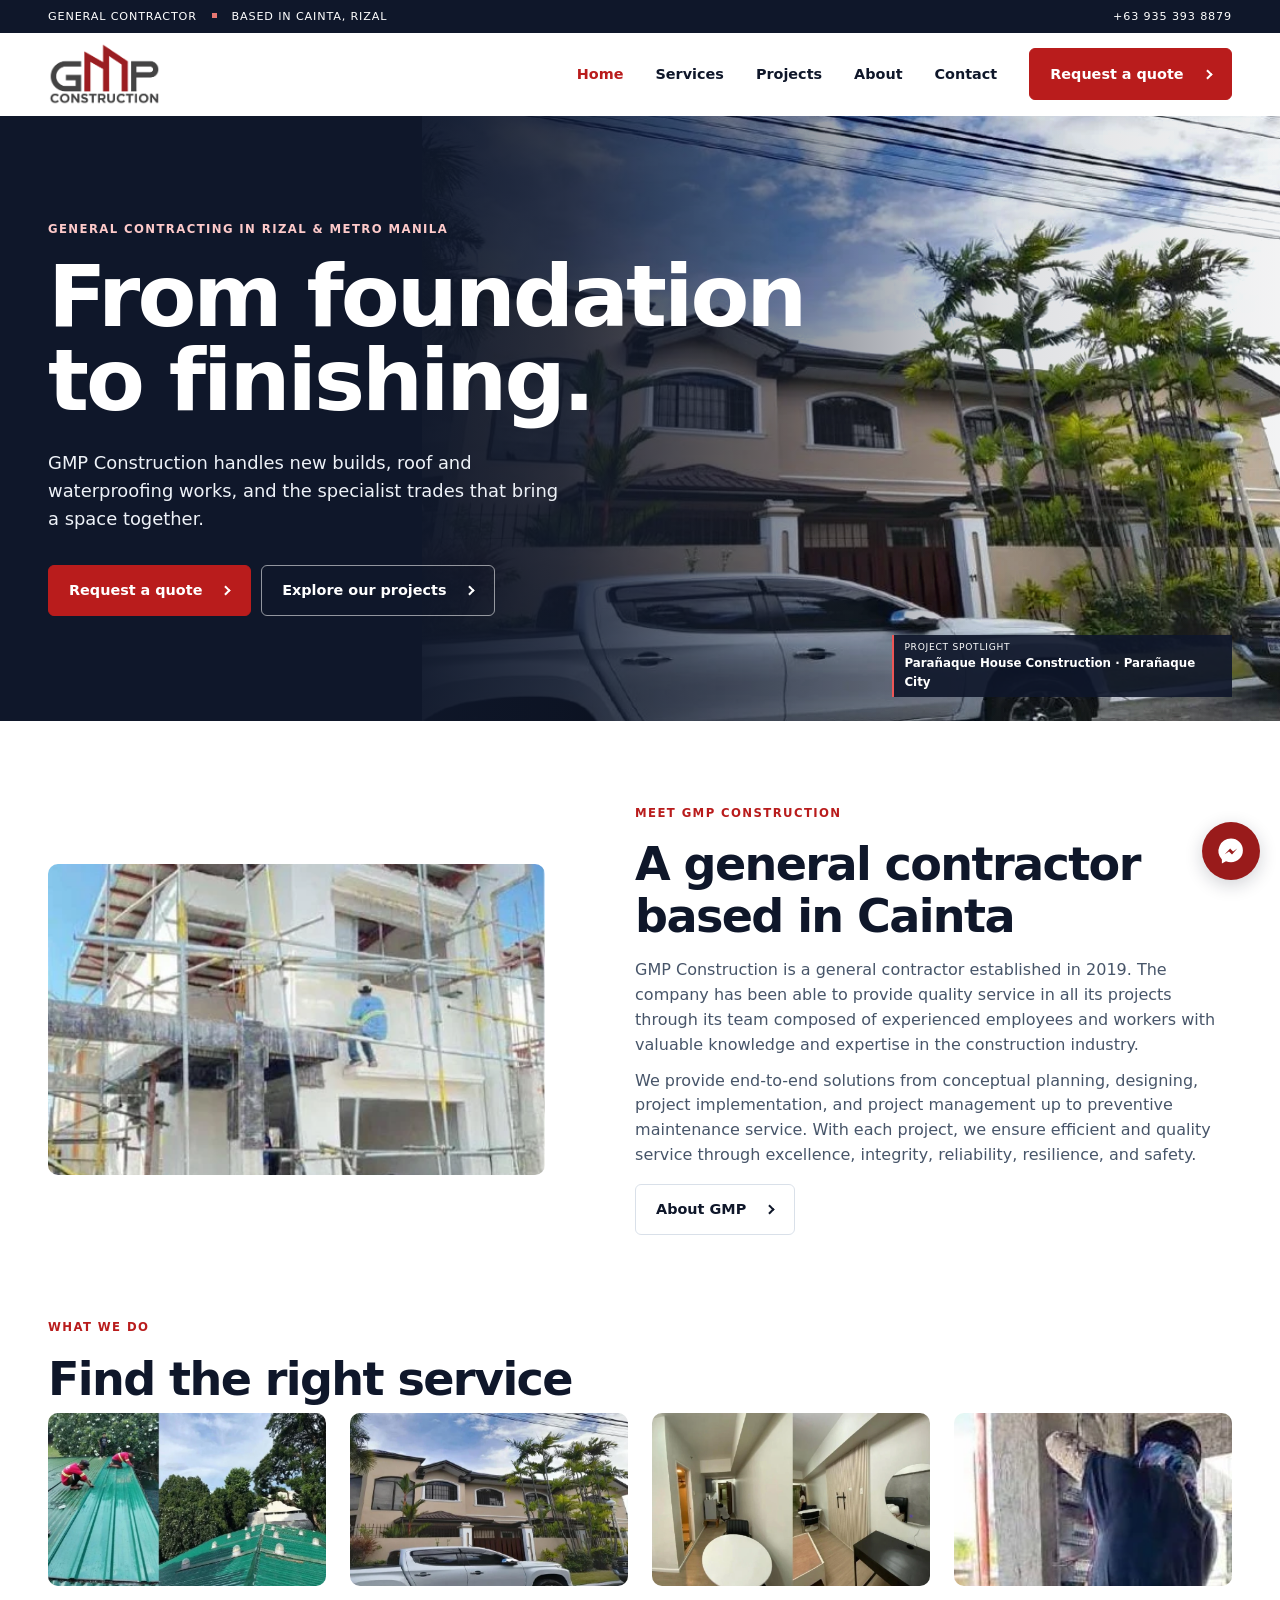
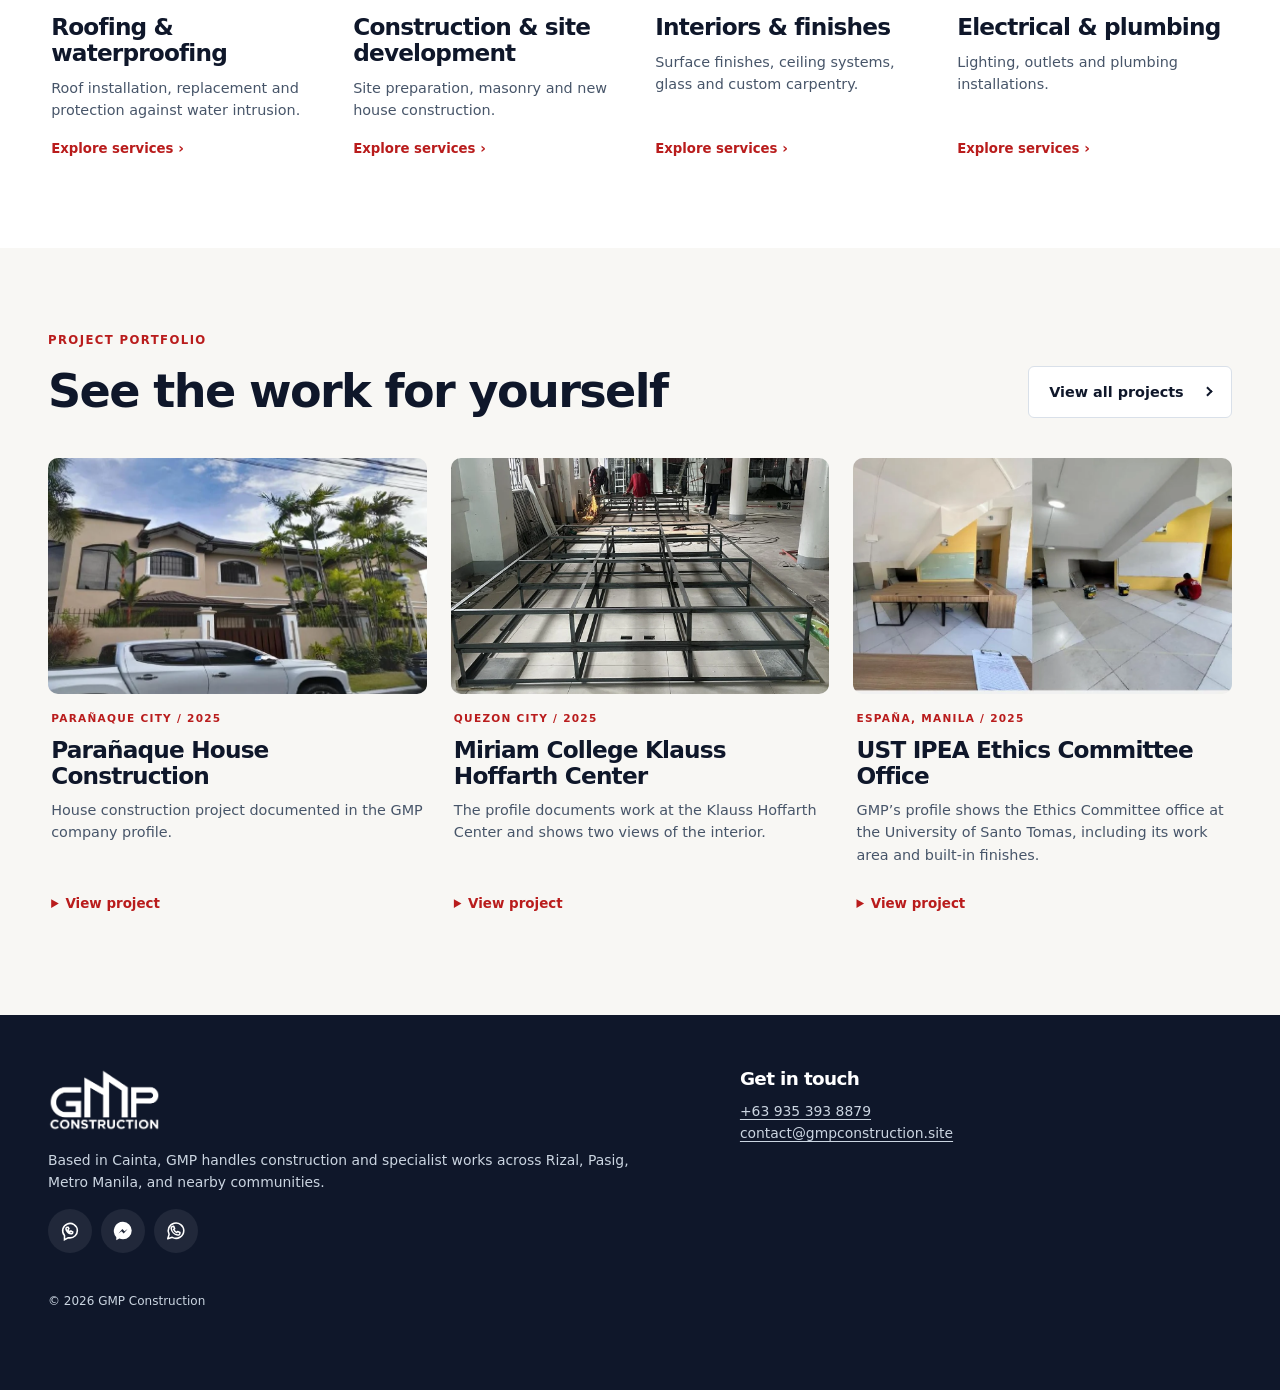
==== commit bc5c42e5: "1.8.2 Polished" ====
--- a/index.html
+++ b/index.html
@@ -13,8 +13,14 @@
   <meta property="og:title" content="GMP Construction | General Contractor in Cainta, Rizal">
   <meta property="og:description" content="GMP Construction provides house construction, roofing, waterproofing and specialist trades in Cainta, Rizal, Pasig and Metro Manila. Explore documented projects.">
   <meta property="og:url" content="https://gmpconstruction.site/">
-  <meta property="og:image" content="https://gmpconstruction.site/assets/images/paranaque-house.webp">
-  <meta property="og:image:alt" content="Exterior of GMP Construction's Parañaque house project">
+  <meta property="og:image" content="https://gmpconstruction.site/assets/images/gmp-social-card-v1.8.2.jpg">
+  <meta property="og:image:secure_url" content="https://gmpconstruction.site/assets/images/gmp-social-card-v1.8.2.jpg">
+  <meta property="og:image:type" content="image/jpeg">
+  <meta property="og:image:width" content="1200">
+  <meta property="og:image:height" content="630">
+  <meta property="og:image:alt" content="GMP Construction — General contracting in Rizal and Metro Manila, with a completed Parañaque house project">
+  <meta name="twitter:image" content="https://gmpconstruction.site/assets/images/gmp-social-card-v1.8.2.jpg">
+  <meta name="twitter:image:alt" content="GMP Construction — General contracting in Rizal and Metro Manila">
   <meta name="twitter:card" content="summary_large_image">
   <link rel="icon" type="image/png" href="assets/images/gmp-logo-color.png">
   <link rel="stylesheet" href="assets/css/bootstrap-grid.min.css">
@@ -22,6 +28,7 @@
   <!-- ANALYTICS: Insert the approved GA4 or GTM head snippet here after launch approval. -->
   <script type="application/ld+json">{"@context": "https://schema.org", "@type": "GeneralContractor", "name": "GMP Construction", "url": "https://gmpconstruction.site", "image": "https://gmpconstruction.site/assets/images/paranaque-house.webp", "telephone": "+639353938879", "email": "contact@gmpconstruction.site", "foundingDate": "2019", "address": {"@type": "PostalAddress", "streetAddress": "Lot 4 Blk 16 Talavera Street, Vista Verde Executive Village", "addressLocality": "Cainta", "addressRegion": "Rizal", "addressCountry": "PH"}, "areaServed": ["Cainta", "Rizal", "Pasig", "Metro Manila"], "sameAs": ["https://www.facebook.com/gmpconstructionph"]}</script>
   <script src="assets/js/site.js" defer></script>
+  
   
 </head>
 <body>
@@ -70,7 +77,8 @@
     <div class="shell footer-grid">
       <div><a class="logo" href="index.html"><img src="assets/images/gmp-logo-white.png" alt="GMP Construction home" loading="lazy" decoding="async"></a><p>Based in Cainta, GMP handles construction and specialist works across Rizal, Pasig, Metro Manila, and nearby communities.</p><div class="social-links">
       <a href="viber://chat?number=%2B639353938879" aria-label="Chat with GMP on Viber" title="Viber"><svg viewBox="0 0 24 24" aria-hidden="true" fill="none" stroke="currentColor" stroke-width="1.7"><path d="M20 11.5a8 8 0 0 1-8 8h-2l-4 2v-4.5a8 8 0 1 1 14-5.5Z"/><path d="M9 8c-1 0-2 1-1 3 1 2 3 4 5 4 1 0 2-1 2-2l-2-1-1 1c-1-.5-2-1.5-2-2.5l.8-1L10 8Z"/></svg></a>
-      <a href="https://m.me/gmpconstructionph" aria-label="Chat with GMP on Messenger" title="Messenger"><svg viewBox="0 0 24 24" aria-hidden="true" fill="currentColor"><path d="M12 2a10 10 0 0 0-7.3 16.8V22l3.3-1.8c1.2.5 2.6.8 4 .8a9.5 9.5 0 1 0 0-19Zm-5 12.6 4.3-4.7 2.3 2.4 3.4-2.4-4.2 4.8-2.4-2.4Z"/></svg></a></div></div>
+      <a href="https://m.me/gmpconstructionph" aria-label="Chat with GMP on Messenger" title="Messenger"><svg viewBox="0 0 24 24" aria-hidden="true" fill="currentColor"><path d="M12 2a10 10 0 0 0-7.3 16.8V22l3.3-1.8c1.2.5 2.6.8 4 .8a9.5 9.5 0 1 0 0-19Zm-5 12.6 4.3-4.7 2.3 2.4 3.4-2.4-4.2 4.8-2.4-2.4Z"/></svg></a>
+      <a href="https://wa.me/639353938879" target="_blank" rel="noopener noreferrer" aria-label="Chat with GMP on WhatsApp (opens a new tab)" title="WhatsApp"><svg viewBox="0 0 24 24" aria-hidden="true" fill="none" stroke="currentColor" stroke-width="1.7" stroke-linecap="round" stroke-linejoin="round"><path d="M20.5 11.5a8.5 8.5 0 0 1-12.6 7.4L3 20.5l1.5-4.8A8.5 8.5 0 1 1 20.5 11.5Z"/><path d="m8 7 1.5-.2 1 2.6-1 1c.7 1.5 1.7 2.5 3.3 3.2l1-1 2.5 1.1-.2 1.5c-.1.8-1.2 1.4-2.2 1.2-3.6-.6-6.7-3.7-7.1-7.1C6.7 8.3 7.2 7.2 8 7Z"/></svg></a></div></div>
       <div><h2>Get in touch</h2><p><a href="tel:+639353938879">+63 935 393 8879</a><br><a href="mailto:contact@gmpconstruction.site">contact@gmpconstruction.site</a></p></div>
     </div>
     <div class="shell footer-bottom"><span>© 2026 GMP Construction</span></div>
--- a/assets/css/site.css
+++ b/assets/css/site.css
@@ -357,15 +357,6 @@
 }
 
 /* v1.5: portfolio facts below the hero and branded values. */
-.credibility { padding:clamp(1.6rem,5vw,4rem) 0 0; background:#fff }
-.credibility-grid { display:grid; grid-template-columns:repeat(2,minmax(0,1fr)); gap:clamp(.55rem,2vw,1.1rem); margin:0 }
-.credibility-grid > div { display:flex; flex-direction:column; justify-content:center; min-width:0; min-height:clamp(6.8rem,15vw,10rem); padding:clamp(.65rem,3vw,2.3rem); background:#fff; border:1px solid #e9dfdf; color:var(--red); border-radius:6px }
-.credibility-grid > div:nth-child(4n+1), .credibility-grid > div:nth-child(4n) { background:var(--red); border-color:var(--red); color:#fff }
-.credibility-grid dt { margin-top:.4rem; color:var(--navy); font-size:clamp(.7rem,1.5vw,.96rem); font-weight:650; line-height:1.3 }
-.credibility-grid > div:nth-child(4n+1) dt, .credibility-grid > div:nth-child(4n) dt { color:inherit }
-.credibility-grid dd { order:-1; margin:0; font-size:clamp(1.55rem,5vw,3.65rem); font-weight:800; letter-spacing:-.045em; line-height:1.08; font-variant-numeric:tabular-nums }
-.credibility-grid dd.stat-contract { font-size:clamp(.94rem,4.05vw,3.15rem); white-space:nowrap }
-.credibility-grid dd.stat-area { font-size:clamp(1.02rem,3.3vw,2.65rem) }
 .stat-accessible { position:absolute; width:1px; height:1px; padding:0; margin:-1px; overflow:hidden; clip-path:inset(50%); white-space:nowrap }
 .brand-icon { display:inline-grid; place-items:center; width:2.35rem; height:2.35rem; flex:none; border-radius:.55rem; color:var(--red); background:#fef2f2 }
 .brand-icon svg { width:1.4rem; height:1.4rem }
@@ -377,3 +368,47 @@
 .contact-map { display:block; width:100%; height:clamp(240px,32vw,340px); border:0; border-radius:var(--card-radius); margin:1rem 0; background:var(--paper) }
 @media(max-width:600px) { .value-grid { grid-template-columns:repeat(2,minmax(0,1fr)) } }
 @media(max-width:365px) { .value-grid { grid-template-columns:1fr } }
+
+/* v1.7: shared Messenger launcher; native modal dialogs stay above it. */
+.messenger-float { position:fixed; right:max(20px,env(safe-area-inset-right)); bottom:max(20px,env(safe-area-inset-bottom)); z-index:10; width:58px; height:58px; display:grid; place-items:center; border-radius:50%; background:#991b1b; color:#fff; box-shadow:0 5px 18px #0f172a30; transition:transform .2s ease,background .2s ease; }
+.messenger-float svg { width:30px; height:30px; }
+.messenger-float:hover { color:#fff; background:#7f1d1d; transform:translateY(-2px); }
+.messenger-float:focus-visible { outline:3px solid #0f172a; outline-offset:4px; }
+.quote-layout { grid-template-columns:minmax(0,1.1fr) minmax(0,1fr); gap:clamp(24px,4vw,64px); }
+.quote-layout > div { min-width:0; }
+.quote-layout .booking { padding:0; border:0; }
+.booking-fallback { padding:.75rem 0; }
+footer { padding-bottom:80px; }
+@media(max-width:991px) { .quote-layout { grid-template-columns:1fr; } }
+@media(max-width:575px) { .messenger-float { width:52px;height:52px;right:16px;bottom:16px; } }
+@media(prefers-reduced-motion:reduce) { .messenger-float { transition:none; } }
+/* Allow Calendly's own mobile layout to fit narrow phones. */
+.calendly-inline-widget { width:100%; max-width:100%; }
+@media(max-width:380px) { .calendly-inline-widget { min-width:0 !important; } }
+
+/* v1.8: leave room for Turnstile on narrow phones. */
+.inquiry-verification { margin:1.25rem 0; width:100%; min-height:65px; }
+[data-inquiry-form] .status { overflow-wrap:anywhere; }
+[data-inquiry-form] [type=submit]:disabled { cursor:not-allowed;opacity:.65; }
+
+/* Newsletter verification and feedback share the inquiry spacing system. */
+[data-newsletter-form] .status { overflow-wrap:anywhere; }
+[data-newsletter-form] [type=submit]:disabled { cursor:not-allowed;opacity:.65; }
+.subscription-notice { background:#f0fdf4; color:#166534;padding:1rem;border-radius:8px;margin:1rem 0; }
+
+/* v1.8.2 polish: consistent interactive details and quieter booking fallback. */
+.social-links a { text-decoration:none; transition:background .18s ease,transform .18s ease; }
+.social-links a:hover { background:var(--red-dark); transform:translateY(-2px); }
+.social-links a:focus-visible { outline-color:#fff; }
+.booking .booking-fallback { padding:.35rem 0 0; font-size:.8rem;line-height:1.45; }
+.booking-fallback a { color:var(--gray); text-decoration-color:#aeb8c5; }
+.booking-fallback a:hover { color:var(--red-dark); }
+.calendly-inline-widget { background:#fff; border-radius:10px; }
+input,select,textarea { transition:border-color .15s ease,box-shadow .15s ease; }
+input:focus,select:focus,textarea:focus { border-color:var(--red-dark); box-shadow:0 0 0 3px #991b1b10; }
+@media(max-width:575px) {
+  .quote-layout { gap:2rem; }
+  .quote-layout .booking { margin-top:1rem; }
+  .social-links { gap:.65rem; }
+}
+@media(prefers-reduced-motion:reduce) { .social-links a,input,select,textarea { transition:none; } }
